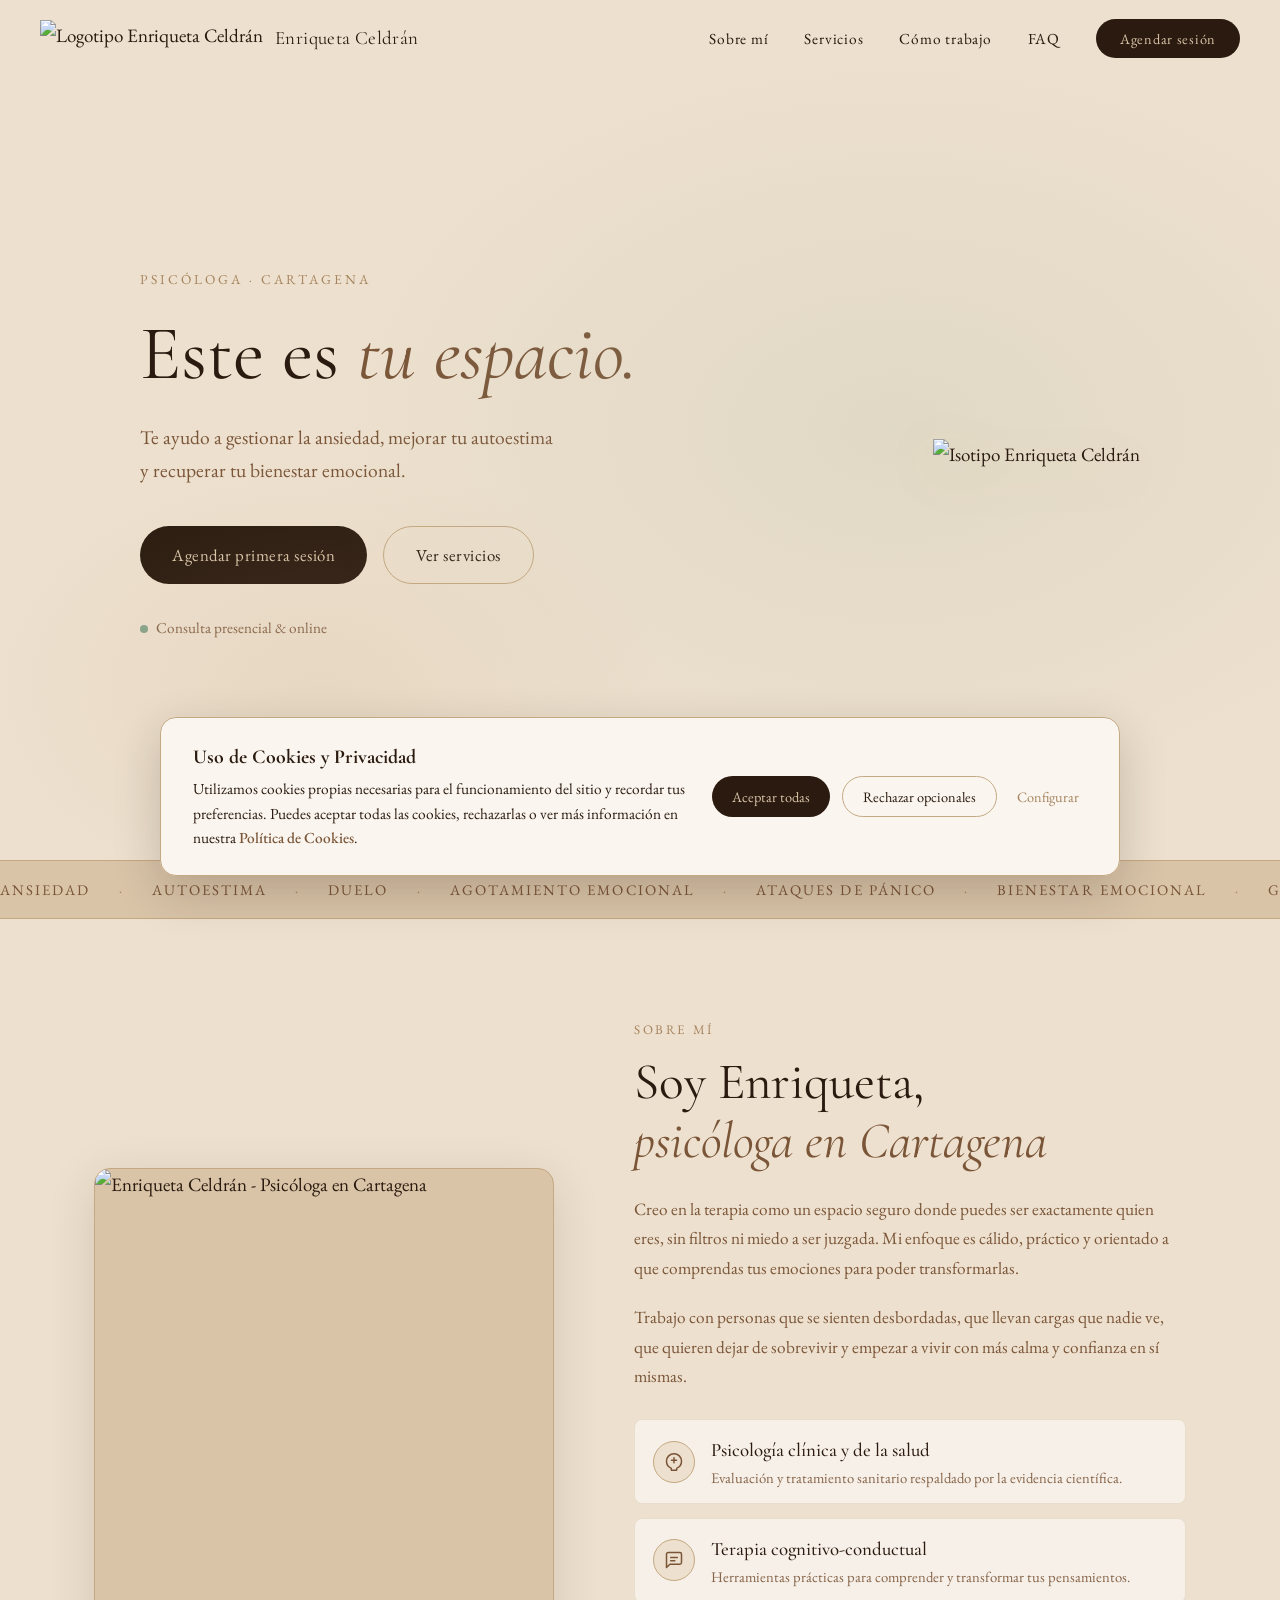
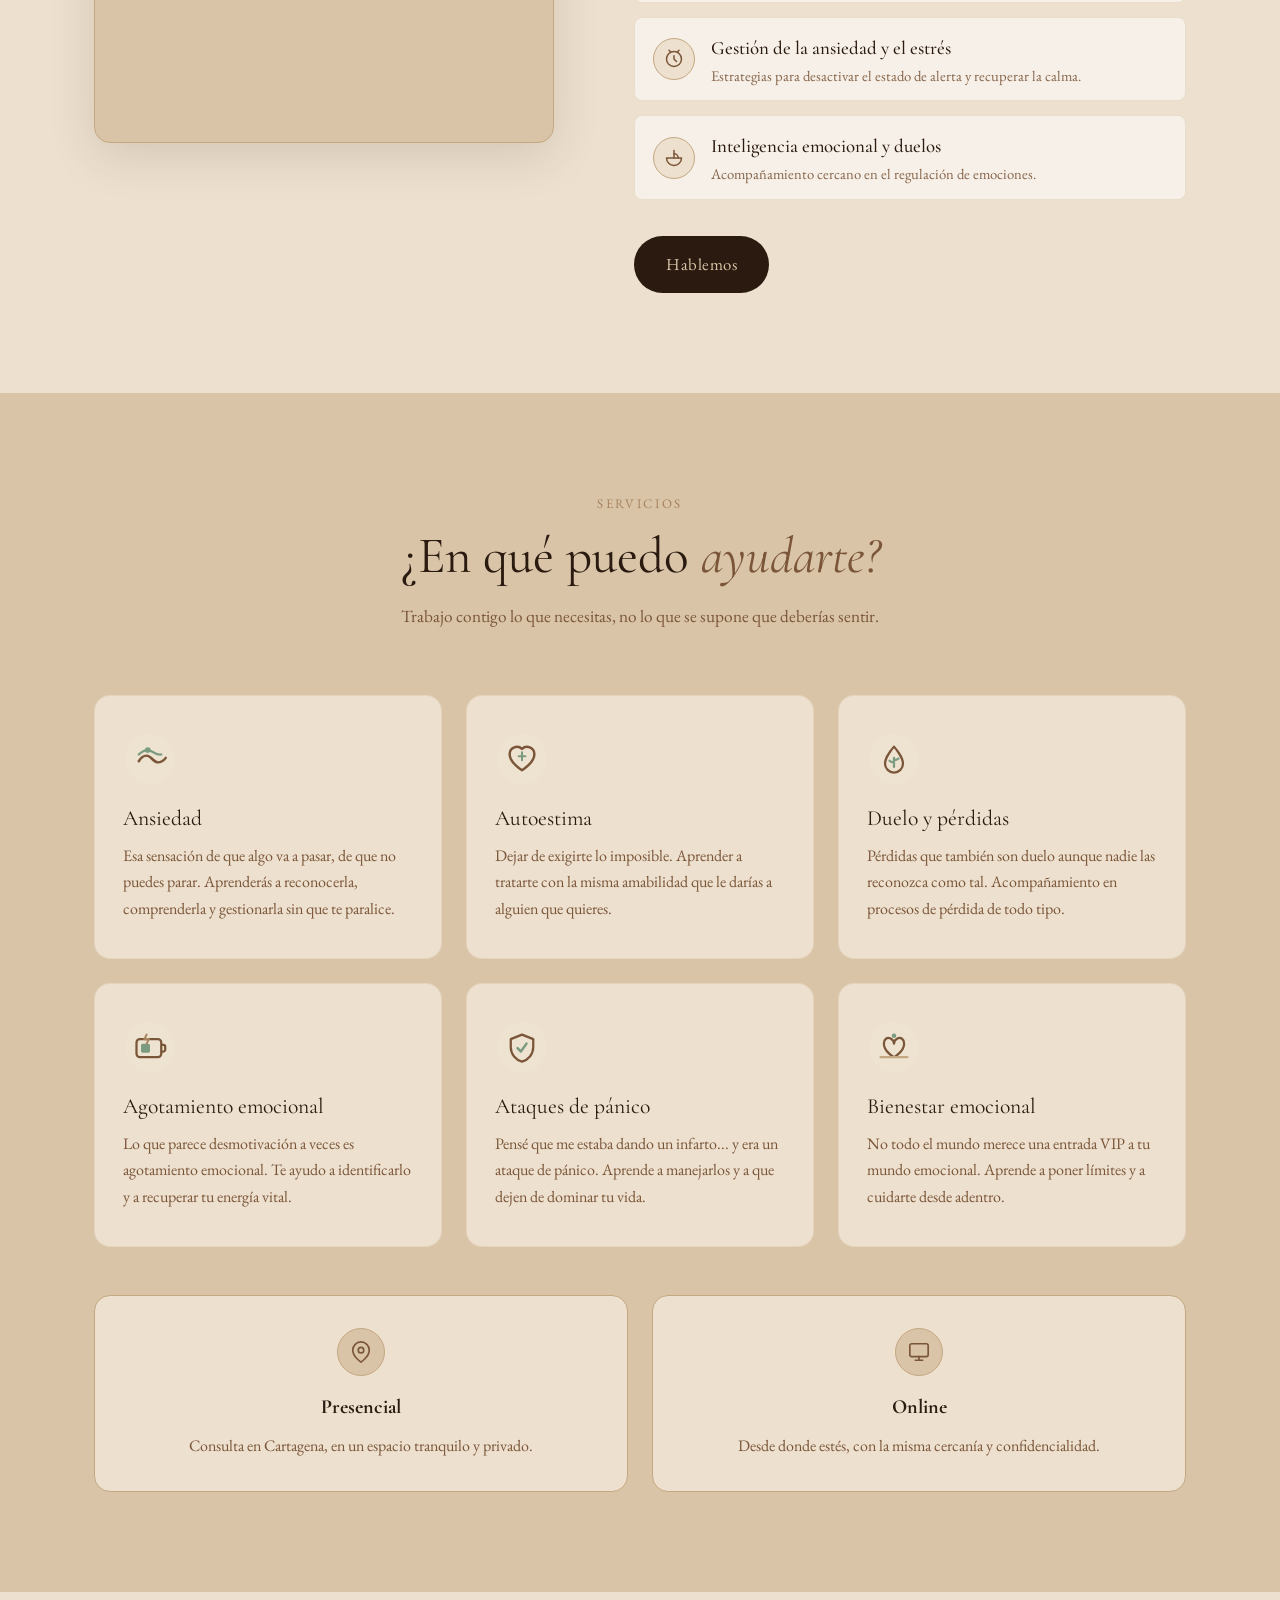
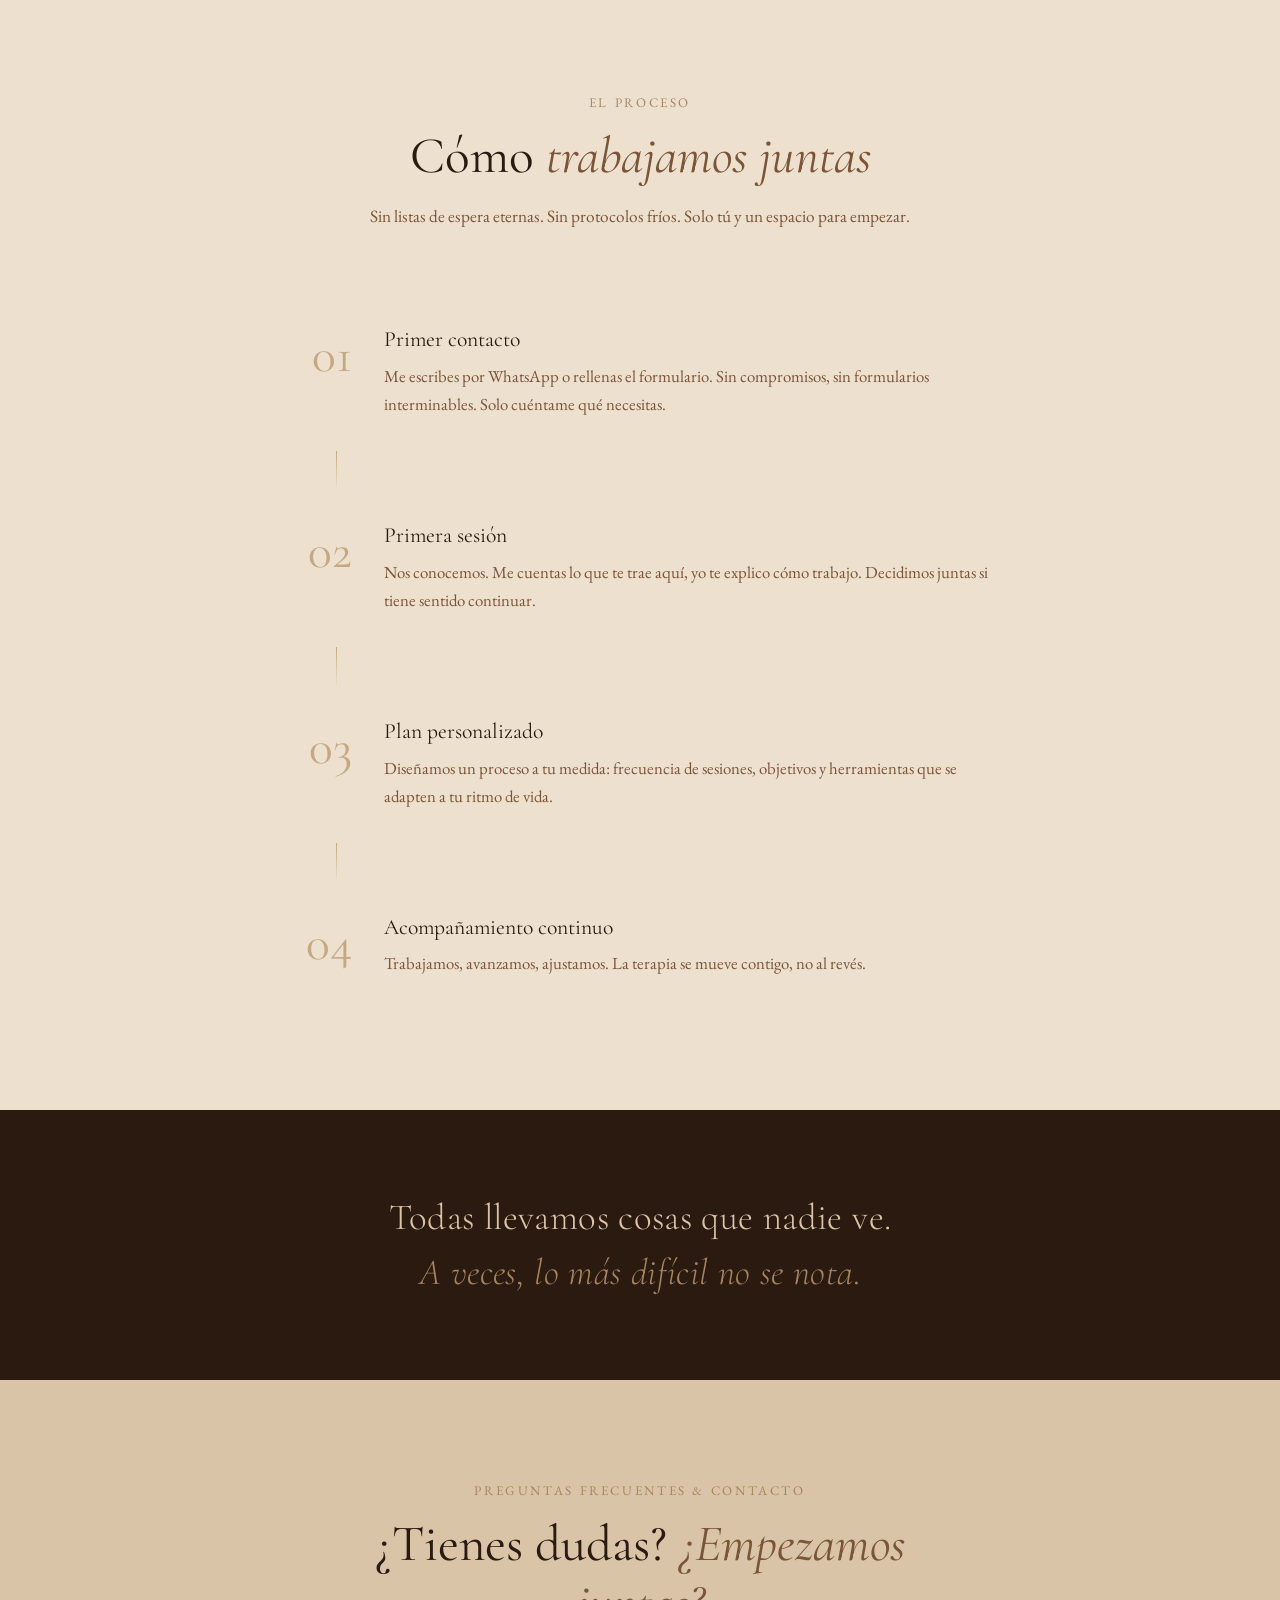
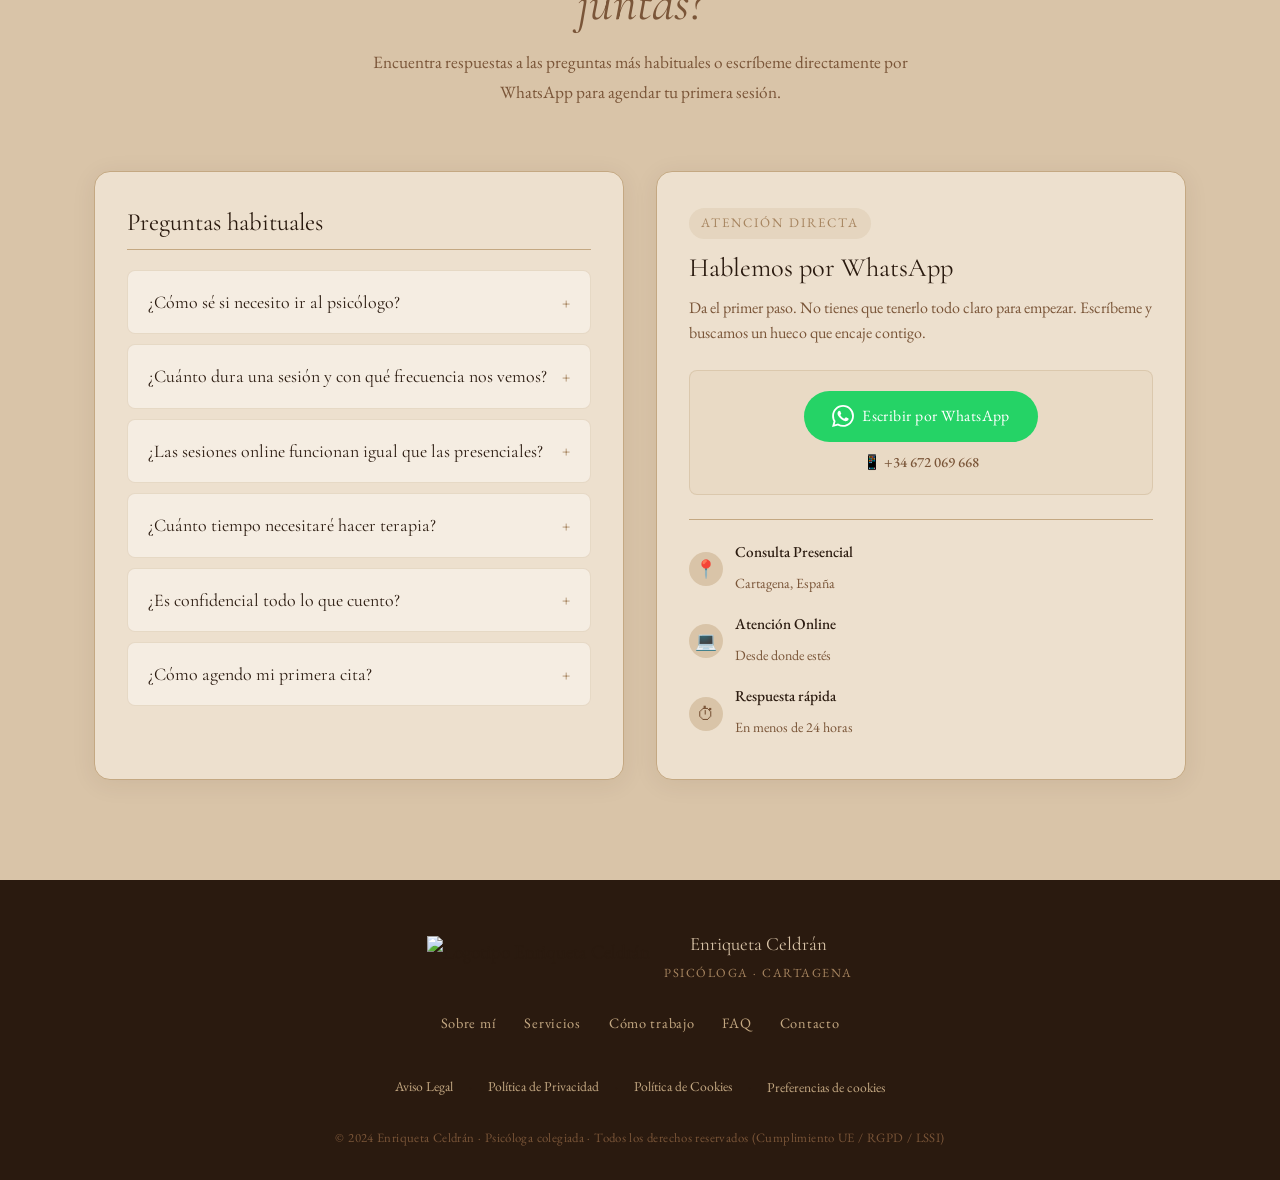
==== index.html @ 9f241894 "Subida" ====
<!DOCTYPE html>
<html lang="es">
<head>
  <meta charset="UTF-8" />
  <meta name="viewport" content="width=device-width, initial-scale=1.0" />
  <title>Enriqueta Celdrán · Psicóloga en Cartagena</title>
  <meta name="description" content="Te ayudo a gestionar la ansiedad, mejorar tu autoestima y recuperar tu bienestar emocional. Consulta presencial y online en Cartagena." />
  <link rel="icon" type="image/png" href="asset/css/imagenes/logoisotipo.png" />
  <link rel="icon" type="image/svg+xml" href="favicon.svg" />
  <link rel="apple-touch-icon" href="asset/css/imagenes/logoisotipo.png" />
  <link rel="stylesheet" href="styles.css" />
  <link href="https://fonts.googleapis.com/css2?family=EB+Garamond:ital,wght@0,400;0,500;0,600;1,400&family=Cormorant+Garamond:ital,wght@0,300;0,400;0,500;1,300;1,400&display=swap" rel="stylesheet" />
</head>
<body>

  <!-- NAVEGACIÓN -->
  <nav class="nav" id="nav">
    <div class="nav__logo">
      <img src="asset/css/imagenes/logoisotipo.png" alt="Logotipo Enriqueta Celdrán" class="nav__icon-img" />
      <span class="nav__name">Enriqueta Celdrán</span>
    </div>
    <button class="nav__toggle" id="navToggle" aria-label="Menú">
      <span></span><span></span><span></span>
    </button>
    <ul class="nav__links" id="navLinks">
      <li><a href="#sobre-mi">Sobre mí</a></li>
      <li><a href="#servicios">Servicios</a></li>
      <li><a href="#como-trabajo">Cómo trabajo</a></li>
      <li><a href="#faq">FAQ</a></li>
      <li><a href="#contacto" class="nav__cta">Agendar sesión</a></li>
    </ul>
  </nav>

  <!-- HERO -->
  <section class="hero" id="inicio">
    <div class="hero__bg"></div>
    <div class="hero__content">
      <p class="hero__tag">Psicóloga · Cartagena</p>
      <h1 class="hero__title">
        Este es 
        <em>tu espacio.</em>
      </h1>
      <p class="hero__subtitle">
        Te ayudo a gestionar la ansiedad, mejorar tu autoestima<br class="hide-mobile"/>
        y recuperar tu bienestar emocional.
      </p>
      <div class="hero__actions">
        <a href="#contacto" class="btn btn--primary">Agendar primera sesión</a>
        <a href="#servicios" class="btn btn--ghost">Ver servicios</a>
      </div>
      <p class="hero__modes">
        <span class="dot"></span> Consulta presencial &amp; online
      </p>
    </div>
    <div class="hero__image-wrap">
      <div class="hero__image-placeholder">
        <img src="asset/css/imagenes/logoisotipo.png" alt="Isotipo Enriqueta Celdrán" class="hero__symbol-img" />
      </div>
    </div>
  </section>

  <!-- FRANJA DESTACADA (MARQUEE INFINITO) -->
  <div class="banner">
    <div class="banner__track">
      <div class="banner__group">
        <span>Ansiedad</span><span class="sep">·</span>
        <span>Autoestima</span><span class="sep">·</span>
        <span>Duelo</span><span class="sep">·</span>
        <span>Agotamiento emocional</span><span class="sep">·</span>
        <span>Ataques de pánico</span><span class="sep">·</span>
        <span>Bienestar emocional</span><span class="sep">·</span>
        <span>Gestión del estrés</span><span class="sep">·</span>
        <span>Límites personales</span><span class="sep">·</span>
      </div>
      <div class="banner__group" aria-hidden="true">
        <span>Ansiedad</span><span class="sep">·</span>
        <span>Autoestima</span><span class="sep">·</span>
        <span>Duelo</span><span class="sep">·</span>
        <span>Agotamiento emocional</span><span class="sep">·</span>
        <span>Ataques de pánico</span><span class="sep">·</span>
        <span>Bienestar emocional</span><span class="sep">·</span>
        <span>Gestión del estrés</span><span class="sep">·</span>
        <span>Límites personales</span><span class="sep">·</span>
      </div>
    </div>
  </div>

  <!-- SOBRE MÍ -->
  <section class="section sobre" id="sobre-mi">
    <div class="container sobre__grid">
      <div class="sobre__image-wrap">
        <div class="sobre__image-container">
          <img src="asset/css/imagenes/enriquetaPerfil.jpeg" alt="Enriqueta Celdrán - Psicóloga en Cartagena" class="sobre__photo" />
        </div>
        <!-- <div class="sobre__badge">
          <span class="sobre__badge-num">+8</span>
          <span class="sobre__badge-text">años de experiencia</span>
        </div> -->
      </div>
      <div class="sobre__text">
        <p class="label">Sobre mí</p>
        <h2 class="sobre__heading">Soy Enriqueta,<br/> <em>psicóloga en Cartagena</em></h2>
        <p class="sobre__body">
          Creo en la terapia como un espacio seguro donde puedes ser exactamente quien eres,
          sin filtros ni miedo a ser juzgada. Mi enfoque es cálido, práctico y orientado a que
          comprendas tus emociones para poder transformarlas.
        </p>
        <p class="sobre__body">
          Trabajo con personas que se sienten desbordadas, que llevan cargas que nadie ve,
          que quieren dejar de sobrevivir y empezar a vivir con más calma y confianza en sí mismas.
        </p>
        <ul class="sobre__list">
          <li class="sobre__item">
            <div class="sobre__icon-box">
              <svg viewBox="0 0 24 24" fill="none" stroke="currentColor" stroke-width="1.8" stroke-linecap="round" stroke-linejoin="round">
                <path d="M12 2a9 9 0 0 1 9 9c0 3.8-2.3 7-5.5 8.3L15 22h-6l-.5-2.7C5.3 18 3 14.8 3 11a9 9 0 0 1 9-9z"/>
                <path d="M9 10h6"/>
                <path d="M12 7v6"/>
              </svg>
            </div>
            <div class="sobre__item-text">
              <strong>Psicología clínica y de la salud</strong>
              <span>Evaluación y tratamiento sanitario respaldado por la evidencia científica.</span>
            </div>
          </li>

          <li class="sobre__item">
            <div class="sobre__icon-box">
              <svg viewBox="0 0 24 24" fill="none" stroke="currentColor" stroke-width="1.8" stroke-linecap="round" stroke-linejoin="round">
                <path d="M21 15a2 2 0 0 1-2 2H7l-4 4V5a2 2 0 0 1 2-2h14a2 2 0 0 1 2 2z"/>
                <path d="M8 9h8"/>
                <path d="M8 13h5"/>
              </svg>
            </div>
            <div class="sobre__item-text">
              <strong>Terapia cognitivo-conductual</strong>
              <span>Herramientas prácticas para comprender y transformar tus pensamientos.</span>
            </div>
          </li>

          <li class="sobre__item">
            <div class="sobre__icon-box">
              <svg viewBox="0 0 24 24" fill="none" stroke="currentColor" stroke-width="1.8" stroke-linecap="round" stroke-linejoin="round">
                <circle cx="12" cy="12" r="9"/>
                <path d="M12 8v4l3 3"/>
                <path d="M8 3.5l-2-2"/>
                <path d="M16 3.5l2-2"/>
              </svg>
            </div>
            <div class="sobre__item-text">
              <strong>Gestión de la ansiedad y el estrés</strong>
              <span>Estrategias para desactivar el estado de alerta y recuperar la calma.</span>
            </div>
          </li>

          <li class="sobre__item">
            <div class="sobre__icon-box">
              <svg viewBox="0 0 24 24" fill="none" stroke="currentColor" stroke-width="1.8" stroke-linecap="round" stroke-linejoin="round">
                <path d="M12 21a9 9 0 0 0 9-9H3a9 9 0 0 0 9 9z"/>
                <path d="M12 3v9"/>
                <path d="M12 7a5 5 0 0 1 5 5"/>
              </svg>
            </div>
            <div class="sobre__item-text">
              <strong>Inteligencia emocional y duelos</strong>
              <span>Acompañamiento cercano en el regulación de emociones.</span>
            </div>
          </li>
        </ul>
        <a href="#contacto" class="btn btn--primary">Hablemos</a>
      </div>
    </div>
  </section>

  <!-- SERVICIOS -->
  <section class="section servicios" id="servicios">
    <div class="container">
      <div class="section__header">
        <p class="label">Servicios</p>
        <h2>¿En qué puedo <em>ayudarte?</em></h2>
        <p class="section__intro">Trabajo contigo lo que necesitas, no lo que se supone que deberías sentir.</p>
      </div>
      <div class="servicios__grid">

        <div class="card">
          <div class="card__icon">
            <svg viewBox="0 0 48 48" fill="none" xmlns="http://www.w3.org/2000/svg">
              <circle cx="24" cy="24" r="22" fill="#F0E4D3" opacity="0.7"/>
              <path d="M14 26C14 26 17 21 21 21C25 21 27 27 31 27C35 27 38 23 38 23" stroke="#7A5538" stroke-width="2.2" stroke-linecap="round" stroke-linejoin="round"/>
              <path d="M14 20C14 20 18 16 22 16C26 16 29 21 34 20" stroke="#7A9B80" stroke-width="2" stroke-linecap="round"/>
              <circle cx="22" cy="16" r="2.5" fill="#7A9B80"/>
            </svg>
          </div>
          <h3 class="card__title">Ansiedad</h3>
          <p class="card__text">Esa sensación de que algo va a pasar, de que no puedes parar. Aprenderás a reconocerla, comprenderla y gestionarla sin que te paralice.</p>
        </div>

        <div class="card">
          <div class="card__icon">
            <svg viewBox="0 0 48 48" fill="none" xmlns="http://www.w3.org/2000/svg">
              <circle cx="24" cy="24" r="22" fill="#F0E4D3" opacity="0.7"/>
              <path d="M24 34S13 27.5 13 19.5A6.5 6.5 0 0 1 24 15a6.5 6.5 0 0 1 11 4.5C35 27.5 24 34 24 34Z" stroke="#7A5538" stroke-width="2.2" stroke-linecap="round" stroke-linejoin="round" fill="none"/>
              <path d="M24 18V25M21 21.5H27" stroke="#7A9B80" stroke-width="1.8" stroke-linecap="round"/>
            </svg>
          </div>
          <h3 class="card__title">Autoestima</h3>
          <p class="card__text">Dejar de exigirte lo imposible. Aprender a tratarte con la misma amabilidad que le darías a alguien que quieres.</p>
        </div>

        <div class="card">
          <div class="card__icon">
            <svg viewBox="0 0 48 48" fill="none" xmlns="http://www.w3.org/2000/svg">
              <circle cx="24" cy="24" r="22" fill="#F0E4D3" opacity="0.7"/>
              <path d="M24 13C24 13 16 22 16 28A8 8 0 0 0 32 28C32 22 24 13 24 13Z" stroke="#7A5538" stroke-width="2" stroke-linecap="round" stroke-linejoin="round"/>
              <path d="M24 23V31M24 27C21.5 27 20 25.5 20 25.5M24 25C26.5 25 28 23.5 28 23.5" stroke="#7A9B80" stroke-width="2" stroke-linecap="round"/>
            </svg>
          </div>
          <h3 class="card__title">Duelo y pérdidas</h3>
          <p class="card__text">Pérdidas que también son duelo aunque nadie las reconozca como tal. Acompañamiento en procesos de pérdida de todo tipo.</p>
        </div>

        <div class="card">
          <div class="card__icon">
            <svg viewBox="0 0 48 48" fill="none" xmlns="http://www.w3.org/2000/svg">
              <circle cx="24" cy="24" r="22" fill="#F0E4D3" opacity="0.7"/>
              <path d="M15 17H31A3 3 0 0 1 34 20V30A3 3 0 0 1 31 33H15A3 3 0 0 1 12 30V20A3 3 0 0 1 15 17Z" stroke="#7A5538" stroke-width="2"/>
              <path d="M34 22H36A1.5 1.5 0 0 1 37.5 23.5V26.5A1.5 1.5 0 0 1 36 28H34" stroke="#7A5538" stroke-width="2"/>
              <rect x="16" y="21" width="8" height="8" rx="1.5" fill="#7A9B80"/>
              <path d="M21 13L19 17H23L21 21" stroke="#A6845F" stroke-width="1.8" stroke-linecap="round" stroke-linejoin="round"/>
            </svg>
          </div>
          <h3 class="card__title">Agotamiento emocional</h3>
          <p class="card__text">Lo que parece desmotivación a veces es agotamiento emocional. Te ayudo a identificarlo y a recuperar tu energía vital.</p>
        </div>

        <div class="card">
          <div class="card__icon">
            <svg viewBox="0 0 48 48" fill="none" xmlns="http://www.w3.org/2000/svg">
              <circle cx="24" cy="24" r="22" fill="#F0E4D3" opacity="0.7"/>
              <path d="M24 13L34 17V24C34 30.5 29.5 35.5 24 37C18.5 35.5 14 30.5 14 24V17L24 13Z" stroke="#7A5538" stroke-width="2" stroke-linecap="round" stroke-linejoin="round"/>
              <path d="M20 25L23 28L28 21" stroke="#7A9B80" stroke-width="2.2" stroke-linecap="round" stroke-linejoin="round"/>
            </svg>
          </div>
          <h3 class="card__title">Ataques de pánico</h3>
          <p class="card__text">Pensé que me estaba dando un infarto... y era un ataque de pánico. Aprende a manejarlos y a que dejen de dominar tu vida.</p>
        </div>

        <div class="card">
          <div class="card__icon">
            <svg viewBox="0 0 48 48" fill="none" xmlns="http://www.w3.org/2000/svg">
              <circle cx="24" cy="24" r="22" fill="#F0E4D3" opacity="0.7"/>
              <path d="M24 33C24 33 15 28 15 21C15 17 18 15 21 16.5C24 18 24 21 24 21C24 21 24 18 27 16.5C30 15 33 17 33 21C33 28 24 33 24 33Z" stroke="#7A5538" stroke-width="2" stroke-linecap="round" stroke-linejoin="round"/>
              <circle cx="24" cy="14" r="2" fill="#7A9B80"/>
              <path d="M12 33H36" stroke="#C4A882" stroke-width="1.8" stroke-linecap="round"/>
            </svg>
          </div>
          <h3 class="card__title">Bienestar emocional</h3>
          <p class="card__text">No todo el mundo merece una entrada VIP a tu mundo emocional. Aprende a poner límites y a cuidarte desde adentro.</p>
        </div>

      </div>
      <div class="servicios__modalidad">
        <div class="modalidad-card">
          <div class="modalidad-icon-wrap">
            <svg viewBox="0 0 24 24" fill="none" stroke="currentColor" stroke-width="1.8" stroke-linecap="round" stroke-linejoin="round">
              <path d="M21 10c0 7-9 13-9 13s-9-6-9-13a9 9 0 0 1 18 0z"/>
              <circle cx="12" cy="10" r="3"/>
            </svg>
          </div>
          <h4>Presencial</h4>
          <p>Consulta en Cartagena, en un espacio tranquilo y privado.</p>
        </div>
        <div class="modalidad-card">
          <div class="modalidad-icon-wrap">
            <svg viewBox="0 0 24 24" fill="none" stroke="currentColor" stroke-width="1.8" stroke-linecap="round" stroke-linejoin="round">
              <rect x="2" y="3" width="20" height="14" rx="2" ry="2"/>
              <line x1="8" y1="21" x2="16" y2="21"/>
              <line x1="12" y1="17" x2="12" y2="21"/>
            </svg>
          </div>
          <h4>Online</h4>
          <p>Desde donde estés, con la misma cercanía y confidencialidad.</p>
        </div>
      </div>
    </div>
  </section>

  <!-- CÓMO TRABAJO -->
  <section class="section proceso" id="como-trabajo">
    <div class="container">
      <div class="section__header">
        <p class="label">El proceso</p>
        <h2>Cómo <em>trabajamos juntas</em></h2>
        <p class="section__intro">Sin listas de espera eternas. Sin protocolos fríos. Solo tú y un espacio para empezar.</p>
      </div>
      <div class="proceso__steps">
        <div class="step">
          <div class="step__num">01</div>
          <div class="step__content">
            <h3>Primer contacto</h3>
            <p>Me escribes por WhatsApp o rellenas el formulario. Sin compromisos, sin formularios interminables. Solo cuéntame qué necesitas.</p>
          </div>
        </div>
        <div class="step__line"></div>
        <div class="step">
          <div class="step__num">02</div>
          <div class="step__content">
            <h3>Primera sesión</h3>
            <p>Nos conocemos. Me cuentas lo que te trae aquí, yo te explico cómo trabajo. Decidimos juntas si tiene sentido continuar.</p>
          </div>
        </div>
        <div class="step__line"></div>
        <div class="step">
          <div class="step__num">03</div>
          <div class="step__content">
            <h3>Plan personalizado</h3>
            <p>Diseñamos un proceso a tu medida: frecuencia de sesiones, objetivos y herramientas que se adapten a tu ritmo de vida.</p>
          </div>
        </div>
        <div class="step__line"></div>
        <div class="step">
          <div class="step__num">04</div>
          <div class="step__content">
            <h3>Acompañamiento continuo</h3>
            <p>Trabajamos, avanzamos, ajustamos. La terapia se mueve contigo, no al revés.</p>
          </div>
        </div>
      </div>
    </div>
  </section>

  <!-- CITA INSPIRACIONAL -->
  <section class="quote-section">
    <div class="container">
      <blockquote class="quote">
        <p>Todas llevamos cosas que nadie ve.<br/>
        <em>A veces, lo más difícil no se nota.</em></p>
      </blockquote>
    </div>
  </section>

  <!-- PREGUNTAS FRECUENTES Y CONTACTO COMBINADOS -->
  <section class="section faq-contacto" id="faq">
    <div id="contacto"></div>
    <div class="container">
      
      <!-- ENCABEZADO UNIFICADO DE LA SECCIÓN -->
      <div class="section__header">
        <p class="label">Preguntas frecuentes &amp; Contacto</p>
        <h2>¿Tienes dudas? <em>¿Empezamos juntas?</em></h2>
        <p class="section__intro">Encuentra respuestas a las preguntas más habituales o escríbeme directamente por WhatsApp para agendar tu primera sesión.</p>
      </div>

      <div class="faq-contacto__grid">
        
        <!-- CUADRO IZQUIERDO: PREGUNTAS FRECUENTES -->
        <div class="faq-contacto__box faq-box">
          <h3 class="faq-box__title">Preguntas habituales</h3>

          <div class="faq__list">
            <details class="faq__item">
              <summary class="faq__question">¿Cómo sé si necesito ir al psicólogo?</summary>
              <div class="faq__answer">
                <p>Si sientes que algo no va bien, que te cuesta más de lo normal afrontar el día a día, que tus emociones te desbordan o que llevas mucho tiempo sintiéndote mal, eso ya es motivo suficiente. Cuidar tu salud mental es tan válido como cuidar tu salud física.</p>
              </div>
            </details>

            <details class="faq__item">
              <summary class="faq__question">¿Cuánto dura una sesión y con qué frecuencia nos vemos?</summary>
              <div class="faq__answer">
                <p>Las sesiones duran aproximadamente 50 minutos. La frecuencia habitual es semanal al principio y se ajusta según tu evolución.</p>
              </div>
            </details>

            <details class="faq__item">
              <summary class="faq__question">¿Las sesiones online funcionan igual que las presenciales?</summary>
              <div class="faq__answer">
                <p>Sí. Las sesiones online son igual de efectivas, confidenciales y cercanas. Solo necesitas un espacio tranquilo y conexión a internet.</p>
              </div>
            </details>

            <details class="faq__item">
              <summary class="faq__question">¿Cuánto tiempo necesitaré hacer terapia?</summary>
              <div class="faq__answer">
                <p>Depende de cada persona. Trabajamos a tu ritmo y con objetivos claros para que en cada etapa sepas dónde estás y hacia dónde vamos.</p>
              </div>
            </details>

            <details class="faq__item">
              <summary class="faq__question">¿Es confidencial todo lo que cuento?</summary>
              <div class="faq__answer">
                <p>Absolutamente. La confidencialidad y el secreto profesional son la base fundamental de mi trabajo terapéutico.</p>
              </div>
            </details>

            <details class="faq__item">
              <summary class="faq__question">¿Cómo agendo mi primera cita?</summary>
              <div class="faq__answer">
                <p>Puedes escribirme directamente por WhatsApp. Te respondo en menos de 24 horas y buscamos el momento ideal para ti.</p>
              </div>
            </details>
          </div>
        </div>

        <!-- CUADRO DERECHO: CONTACTO DIRECTO WHATSAPP -->
        <div class="faq-contacto__box contacto-box">
          <span class="contacto-box__tag">Atención directa</span>
          <h3>Hablemos por WhatsApp</h3>
          <p class="contacto-box__intro">Da el primer paso. No tienes que tenerlo todo claro para empezar. Escríbeme y buscamos un hueco que encaje contigo.</p>

          <div class="contacto-box__wa">
            <a href="https://wa.me/34672069668" class="btn btn--whatsapp btn--wa-compact" target="_blank" rel="noopener">
              <svg viewBox="0 0 24 24" fill="currentColor" class="wa-icon"><path d="M17.472 14.382c-.297-.149-1.758-.867-2.03-.967-.273-.099-.471-.148-.67.15-.197.297-.767.966-.94 1.164-.173.199-.347.223-.644.075-.297-.15-1.255-.463-2.39-1.475-.883-.788-1.48-1.761-1.653-2.059-.173-.297-.018-.458.13-.606.134-.133.298-.347.446-.52.149-.174.198-.298.298-.497.099-.198.05-.371-.025-.52-.075-.149-.669-1.612-.916-2.207-.242-.579-.487-.5-.669-.51-.173-.008-.371-.01-.57-.01-.198 0-.52.074-.792.372-.272.297-1.04 1.016-1.04 2.479 0 1.462 1.065 2.875 1.213 3.074.149.198 2.096 3.2 5.077 4.487.709.306 1.262.489 1.694.625.712.227 1.36.195 1.871.118.571-.085 1.758-.719 2.006-1.413.248-.694.248-1.289.173-1.413-.074-.124-.272-.198-.57-.347m-5.421 7.403h-.004a9.87 9.87 0 01-5.031-1.378l-.361-.214-3.741.982.998-3.648-.235-.374a9.86 9.86 0 01-1.51-5.26c.001-5.45 4.436-9.884 9.888-9.884 2.64 0 5.122 1.03 6.988 2.898a9.825 9.825 0 012.893 6.994c-.003 5.45-4.437 9.884-9.885 9.884m8.413-18.297A11.815 11.815 0 0012.05 0C5.495 0 .16 5.335.157 11.892c0 2.096.547 4.142 1.588 5.945L.057 24l6.305-1.654a11.882 11.882 0 005.683 1.448h.005c6.554 0 11.89-5.335 11.893-11.893a11.821 11.821 0 00-3.48-8.413z"/></svg>
              Escribir por WhatsApp
            </a>
            <span class="contacto-box__phone">📱 +34 672 069 668</span>
          </div>

          <div class="contacto-box__details">
            <div class="contacto-box__detail-item">
              <span class="detail-icon">📍</span>
              <div>
                <strong>Consulta Presencial</strong>
                <span>Cartagena, España</span>
              </div>
            </div>
            <div class="contacto-box__detail-item">
              <span class="detail-icon">💻</span>
              <div>
                <strong>Atención Online</strong>
                <span>Desde donde estés</span>
              </div>
            </div>
            <div class="contacto-box__detail-item">
              <span class="detail-icon">⏱</span>
              <div>
                <strong>Respuesta rápida</strong>
                <span>En menos de 24 horas</span>
              </div>
            </div>
          </div>
        </div>

      </div>
    </div>
  </section>

  <!-- FOOTER -->
  <footer class="footer">
    <div class="container footer__inner">
      <div class="footer__brand">
        <img src="asset/css/imagenes/logoisotipo.png" alt="Logotipo Enriqueta Celdrán" class="footer__icon-img" />
        <div>
          <p class="footer__name">Enriqueta Celdrán</p>
          <p class="footer__subtitle">Psicóloga · Cartagena</p>
        </div>
      </div>
      <nav class="footer__links">
        <a href="#sobre-mi">Sobre mí</a>
        <a href="#servicios">Servicios</a>
        <a href="#como-trabajo">Cómo trabajo</a>
        <a href="#faq">FAQ</a>
        <a href="#contacto">Contacto</a>
      </nav>
      <div class="footer__legal-links">
        <a href="aviso-legal.html" data-modal="aviso-legal">Aviso Legal</a>
        <span>·</span>
        <a href="politica-privacidad.html" data-modal="politica-privacidad">Política de Privacidad</a>
        <span>·</span>
        <a href="politica-cookies.html" data-modal="politica-cookies">Política de Cookies</a>
        <span>·</span>
        <button id="openCookieSettings">Preferencias de cookies</button>
      </div>
      <p class="footer__legal">© 2024 Enriqueta Celdrán · Psicóloga colegiada · Todos los derechos reservados (Cumplimiento UE / RGPD / LSSI)</p>
    </div>
  </footer>

  <!-- BANNER DE COOKIES (RGPD / LSSI-CE UE) -->
  <div class="cookie-banner hidden" id="cookieBanner">
    <div class="cookie-banner__text">
      <h4>Uso de Cookies y Privacidad</h4>
      <p>Utilizamos cookies propias necesarias para el funcionamiento del sitio y recordar tus preferencias. Puedes aceptar todas las cookies, rechazarlas o ver más información en nuestra <a href="politica-cookies.html" data-modal="politica-cookies">Política de Cookies</a>.</p>
    </div>
    <div class="cookie-banner__actions">
      <button class="cookie-btn cookie-btn--accept" id="btnAcceptCookies">Aceptar todas</button>
      <button class="cookie-btn cookie-btn--reject" id="btnRejectCookies">Rechazar opcionales</button>
      <button class="cookie-btn cookie-btn--settings" data-modal="politica-cookies">Configurar</button>
    </div>
  </div>

  <!-- MODAL PARA DOCUMENTOS LEGALES EN SPA -->
  <div class="legal-modal" id="legalModal" aria-hidden="true" role="dialog">
    <div class="legal-modal__dialog">
      <div class="legal-modal__header">
        <h3 class="legal-modal__title" id="legalModalTitle">Documento Legal</h3>
        <button class="legal-modal__close" id="legalModalClose" aria-label="Cerrar">&times;</button>
      </div>
      <div class="legal-modal__body" id="legalModalBody">
        <!-- El contenido legal se cargará aquí dinámicamente -->
      </div>
    </div>
  </div>

  <script>
    // Smooth scroll for internal links
    document.querySelectorAll('a[href^="#"]').forEach(a => {
      a.addEventListener('click', e => {
        e.preventDefault();
        const target = document.querySelector(a.getAttribute('href'));
        if (target) target.scrollIntoView({ behavior: 'smooth' });
        // Close mobile menu
        document.getElementById('navLinks').classList.remove('open');
      });
    });

    // Nav scroll effect
    window.addEventListener('scroll', () => {
      document.getElementById('nav').classList.toggle('scrolled', window.scrollY > 50);
    });

    // Mobile menu toggle
    document.getElementById('navToggle').addEventListener('click', () => {
      document.getElementById('navLinks').classList.toggle('open');
    });

    // Fade in on scroll
    const observer = new IntersectionObserver((entries) => {
      entries.forEach(e => {
        if (e.isIntersecting) e.target.classList.add('visible');
      });
    }, { threshold: 0.1 });

    document.querySelectorAll('.card, .step, .faq__item, .modalidad-card').forEach(el => {
      el.classList.add('fade-in');
      observer.observe(el);
    });

    // ============================================
    // GESTIÓN DE COOKIES (RGPD / LSSI-CE UE)
    // ============================================
    const cookieBanner = document.getElementById('cookieBanner');
    const btnAcceptCookies = document.getElementById('btnAcceptCookies');
    const btnRejectCookies = document.getElementById('btnRejectCookies');
    const openCookieSettings = document.getElementById('openCookieSettings');

    function checkCookieConsent() {
      const urlParams = new URLSearchParams(window.location.search);
      if (urlParams.has('reset_cookies')) {
        localStorage.removeItem('cookies_consent');
        setTimeout(() => {
          if (cookieBanner) cookieBanner.classList.remove('hidden');
        }, 300);
        return;
      }

      const consent = localStorage.getItem('cookies_consent');
      if (!consent) {
        setTimeout(() => {
          if (cookieBanner) cookieBanner.classList.remove('hidden');
        }, 600);
      }
    }

    if (btnAcceptCookies) {
      btnAcceptCookies.addEventListener('click', () => {
        localStorage.setItem('cookies_consent', 'accepted');
        cookieBanner.classList.add('hidden');
      });
    }

    if (btnRejectCookies) {
      btnRejectCookies.addEventListener('click', () => {
        localStorage.setItem('cookies_consent', 'rejected');
        cookieBanner.classList.add('hidden');
      });
    }

    if (openCookieSettings) {
      openCookieSettings.addEventListener('click', () => {
        if (cookieBanner) cookieBanner.classList.remove('hidden');
      });
    }

    // Delegación de eventos global para el botón "Reconfigurar Preferencias de Cookies" (funciona tanto en página directa como en modal)
    document.addEventListener('click', (e) => {
      const resetBtn = e.target.closest('#resetCookiesBtn, [data-action="reset-cookies"]');
      if (resetBtn) {
        e.preventDefault();
        localStorage.removeItem('cookies_consent');
        if (typeof closeModal === 'function') closeModal();
        if (cookieBanner) {
          cookieBanner.classList.remove('hidden');
          cookieBanner.scrollIntoView({ behavior: 'smooth', block: 'nearest' });
        }
      }
    });

    checkCookieConsent();

    // ============================================
    // MODAL INTERACTIVO DE DOCUMENTOS LEGALES
    // ============================================
    const legalModal = document.getElementById('legalModal');
    const legalModalTitle = document.getElementById('legalModalTitle');
    const legalModalBody = document.getElementById('legalModalBody');
    const legalModalClose = document.getElementById('legalModalClose');

    function openModal(title, content) {
      legalModalTitle.textContent = title;
      legalModalBody.innerHTML = content;
      legalModal.classList.add('open');
      legalModal.setAttribute('aria-hidden', 'false');
      document.body.style.overflow = 'hidden';
    }

    function closeModal() {
      legalModal.classList.remove('open');
      legalModal.setAttribute('aria-hidden', 'true');
      document.body.style.overflow = '';
    }

    if (legalModalClose) {
      legalModalClose.addEventListener('click', closeModal);
    }

    if (legalModal) {
      legalModal.addEventListener('click', (e) => {
        if (e.target === legalModal) closeModal();
      });
      document.addEventListener('keydown', (e) => {
        if (e.key === 'Escape' && legalModal.classList.contains('open')) closeModal();
      });
    }

    // Modal triggers logic
    document.querySelectorAll('[data-modal]').forEach(trigger => {
      trigger.addEventListener('click', (e) => {
        e.preventDefault();
        const pageKey = trigger.getAttribute('data-modal');
        const href = trigger.getAttribute('href') || `${pageKey}.html`;
        
        fetch(href)
          .then(res => {
            if (!res.ok) throw new Error('Network error');
            return res.text();
          })
          .then(html => {
            const parser = new DOMParser();
            const doc = parser.parseFromString(html, 'text/html');
            const title = doc.querySelector('h1')?.textContent || 'Información Legal';
            const content = doc.querySelector('.legal-content')?.innerHTML || doc.body.innerHTML;
            openModal(title, content);
          })
          .catch(() => {
            window.location.href = href;
          });
      });
    });
  </script>

</body>
</html>
---- styles.css ----
/* ============================================
   ENRIQUETA CELDRÁN · PSICÓLOGA
   Paleta: tierra, crema, verde salvia
   Tipografía: EB Garamond / Cormorant Garamond
   ============================================ */

/* VARIABLES */
:root {
  --blanco-calido: #EDE0CE; 
  --crema: #D9C4A8;
  --beige-arena: #C4A882;
  --tostado-suave: #A6845F;
  --marron-tierra: #7A5538;
  --texto-oscuro: #2A1A0F;
  --verde-salvia: #7A9B80;
  --rosa-polvoso: #C4998F;
  --humo-claro: #D5CCC0;

  --font-serif: 'EB Garamond', 'Georgia', serif;
  --font-display: 'Cormorant Garamond', 'Georgia', serif;

  --radius: 16px;
  --radius-sm: 8px;
  --shadow: 0 4px 24px rgba(61, 43, 31, 0.08);
  --shadow-lg: 0 12px 48px rgba(61, 43, 31, 0.14);
  --transition: 0.3s ease;
}

/* RESET */
*, *::before, *::after { box-sizing: border-box; margin: 0; padding: 0; }

html { 
  scroll-behavior: smooth; 
}

body {
  font-family: var(--font-serif);
  background-color: var(--blanco-calido);
  color: var(--texto-oscuro);
  font-size: 19px;
  line-height: 1.7;
  -webkit-font-smoothing: antialiased;
}

img { max-width: 100%; display: block; }

a { color: inherit; text-decoration: none; }

/* UTILIDADES */
.container {
  max-width: 1140px;
  margin: 0 auto;
  padding: 0 24px;
}

.section {
  padding: 100px 0;
}

.label {
  font-family: var(--font-serif);
  font-size: 0.82rem;
  letter-spacing: 0.2em;
  text-transform: uppercase;
  color: var(--tostado-suave);
  margin-bottom: 12px;
  display: block;
}

.section__header {
  text-align: center;
  max-width: 600px;
  margin: 0 auto 64px;
}

.section__header h2 { margin-bottom: 16px; }

.section__intro {
  color: var(--marron-tierra);
  font-size: 1.08rem;
}

h1, h2, h3 {
  font-family: var(--font-display);
  font-weight: 400;
  line-height: 1.15;
}

h1 { font-size: clamp(2.9rem, 6vw, 5.2rem); }
h2 { font-size: clamp(2.1rem, 4vw, 3.3rem); }
h3 { font-size: 1.45rem; }

em {
  font-style: italic;
  color: var(--marron-tierra);
}

.hide-mobile { display: inline; }

/* FADE IN ANIMATION */
.fade-in {
  opacity: 0;
  transform: translateY(24px);
  transition: opacity 0.6s ease, transform 0.6s ease;
}
.fade-in.visible {
  opacity: 1;
  transform: translateY(0);
}

/* BUTTONS */
.btn {
  display: inline-flex;
  align-items: center;
  gap: 8px;
  padding: 14px 32px;
  border-radius: 50px;
  font-family: var(--font-serif);
  font-size: 1.05rem;
  letter-spacing: 0.03em;
  cursor: pointer;
  border: none;
  transition: var(--transition);
  text-decoration: none;
}

.btn--primary {
  background: var(--texto-oscuro);
  color: var(--crema);
}
.btn--primary:hover {
  background: var(--marron-tierra);
  transform: translateY(-2px);
  box-shadow: var(--shadow);
}

.btn--ghost {
  background: transparent;
  color: var(--texto-oscuro);
  border: 1.5px solid var(--beige-arena);
}
.btn--ghost:hover {
  border-color: var(--marron-tierra);
  color: var(--marron-tierra);
}

.btn--whatsapp {
  background: #25D366;
  color: white;
  font-size: 1.08rem;
  padding: 16px 36px;
  margin-bottom: 32px;
}
.btn--whatsapp:hover {
  background: #1ebe5b;
  transform: translateY(-2px);
  box-shadow: 0 8px 24px rgba(37, 211, 102, 0.3);
}

.btn--full { width: 100%; justify-content: center; }

.wa-icon { width: 22px; height: 22px; }

/* ============================================
   NAVEGACIÓN
   ============================================ */
.nav {
  position: fixed;
  top: 0; left: 0; right: 0;
  z-index: 1000;
  display: flex;
  align-items: center;
  justify-content: space-between;
  padding: 20px 40px;
  transition: background 0.3s ease, box-shadow 0.3s ease, padding 0.3s ease;
}

.nav.scrolled {
  background: rgba(250, 246, 240, 0.96);
  backdrop-filter: blur(12px);
  box-shadow: 0 2px 24px rgba(61, 43, 31, 0.07);
  padding: 12px 40px;
}

.nav__logo,
.nav__logo-link {
  display: flex;
  align-items: center;
  gap: 12px;
}

.nav__icon { width: 36px; height: 27px; }
.nav__icon-img { height: 36px; width: auto; object-fit: contain; }

.nav__name {
  font-family: var(--font-display);
  font-size: 1.18rem;
  font-weight: 400;
  color: var(--texto-oscuro);
  letter-spacing: 0.02em;
}

.nav__links {
  display: flex;
  align-items: center;
  gap: 36px;
  list-style: none;
}

.nav__links a {
  font-size: 0.96rem;
  letter-spacing: 0.05em;
  color: var(--texto-oscuro);
  transition: color var(--transition);
  position: relative;
}

.nav__links a::after {
  content: '';
  position: absolute;
  bottom: -3px; left: 0;
  width: 0; height: 1px;
  background: var(--marron-tierra);
  transition: width var(--transition);
}

.nav__links a:hover { color: var(--marron-tierra); }
.nav__links a:hover::after { width: 100%; }

.nav__cta {
  background: var(--texto-oscuro);
  color: var(--crema) !important;
  padding: 10px 24px;
  border-radius: 50px;
  font-size: 0.9rem !important;
  transition: background var(--transition), transform var(--transition) !important;
}
.nav__cta::after { display: none !important; }
.nav__cta:hover {
  background: var(--marron-tierra) !important;
  transform: translateY(-1px);
}

.nav__toggle {
  display: none;
  flex-direction: column;
  gap: 5px;
  background: none;
  border: none;
  cursor: pointer;
  padding: 4px;
}
.nav__toggle span {
  display: block;
  width: 24px;
  height: 2px;
  background: var(--texto-oscuro);
  border-radius: 2px;
  transition: var(--transition);
}

/* ============================================
   HERO
   ============================================ */
.hero {
  min-height: calc(100vh - 40px);
  display: flex;
  align-items: center;
  justify-content: space-around;
  position: relative;
  overflow: hidden;
  padding: 130px 14px 80px;
}

.hero__bg {
  position: absolute;
  inset: 0;
  background: radial-gradient(ellipse 65% 65% at 70% 50%, rgba(168, 185, 156, 0.18) 0%, transparent 70%),
              radial-gradient(ellipse 45% 45% at 25% 80%, rgba(196, 168, 130, 0.15) 0%, transparent 60%);
  pointer-events: none;
}

.hero__container {
  display: flex;
  align-items: center;
  justify-content: center;
  gap: 48px;
  max-width: 1040px;
  margin: 0 auto;
  position: relative;
  z-index: 1;
  width: 100%;
}

.hero__content {
  flex: 1.1;
  max-width: 540px;
}

.hero__tag {
  font-size: 0.85rem;
  letter-spacing: 0.22em;
  text-transform: uppercase;
  color: var(--tostado-suave);
  margin-bottom: 20px;
}

.hero__title {
  color: var(--texto-oscuro);
  margin-bottom: 24px;
  line-height: 1.12;
}

.hero__subtitle {
  font-size: 1.22rem;
  color: var(--marron-tierra);
  margin-bottom: 38px;
  max-width: 500px;
}

.hero__actions {
  display: flex;
  gap: 16px;
  flex-wrap: wrap;
  margin-bottom: 32px;
}

.hero__modes {
  display: flex;
  align-items: center;
  gap: 8px;
  font-size: 0.95rem;
  color: var(--marron-tierra);
  opacity: 0.85;
}

.dot {
  width: 8px; height: 8px;
  background: var(--verde-salvia);
  border-radius: 50%;
  display: inline-block;
  animation: pulse 2s infinite;
}

@keyframes pulse {
  0%, 100% { opacity: 1; }
  50% { opacity: 0.4; }
}

.hero__visual {
  flex: 0.9;
  display: flex;
  justify-content: center;
  align-items: center;
}

.hero__card {
  width: 100%;
  max-width: 360px;
  aspect-ratio: 1 / 1;
  background: radial-gradient(circle at center, rgba(250, 246, 240, 0.95) 0%, rgba(217, 196, 168, 0.35) 70%, transparent 100%);
  border-radius: 50%;
  display: flex;
  align-items: center;
  justify-content: center;
  padding: 36px;
  box-shadow: 0 20px 50px rgba(122, 85, 56, 0.08);
  border: 1.5px solid rgba(196, 168, 130, 0.35);
  position: relative;
  transition: transform 0.5s ease;
}

.hero__card:hover {
  transform: translateY(-4px);
}

.hero__symbol-img {
  max-width: 270px;
  width: 100%;
  height: auto;
  object-fit: contain;
  filter: drop-shadow(0 14px 28px rgba(122, 85, 56, 0.15));
  animation: float 6s ease-in-out infinite;
}

@keyframes float {
  0%, 100% { transform: translateY(0); }
  50% { transform: translateY(-14px); }
}

/* ============================================
   BANNER (MARQUEE INFINITO)
   ============================================ */
.banner {
  background: var(--crema);
  border-top: 1px solid var(--beige-arena);
  border-bottom: 1px solid var(--beige-arena);
  padding: 16px 0;
  overflow: hidden;
  position: relative;
  white-space: nowrap;
}

.banner__track {
  display: flex;
  width: max-content;
  animation: marquee 28s linear infinite;
}

.banner:hover .banner__track {
  animation-play-state: paused;
}

.banner__group {
  display: flex;
  align-items: center;
  gap: 28px;
  padding-right: 28px;
  font-size: 0.92rem;
  letter-spacing: 0.14em;
  text-transform: uppercase;
  color: var(--marron-tierra);
}

.banner__group span {
  white-space: nowrap;
}

.sep { color: var(--tostado-suave); }

@keyframes marquee {
  0% { transform: translateX(0); }
  100% { transform: translateX(-50%); }
}

/* ============================================
   SOBRE MÍ
   ============================================ */
.sobre {
  background: var(--blanco-calido);
}

.sobre__grid {
  display: grid;
  grid-template-columns: 1fr 1.2fr;
  gap: 80px;
  align-items: center;
}

.sobre__image-wrap {
  position: relative;
}

.sobre__image-container {
  border-radius: var(--radius);
  overflow: hidden;
  box-shadow: var(--shadow-lg);
  border: 1.5px solid var(--beige-arena);
  aspect-ratio: 4/5;
  background: var(--crema);
}

.sobre__photo {
  width: 100%;
  height: 100%;
  object-fit: cover;
  object-position: center top;
  display: block;
  transition: transform 0.5s ease;
}

.sobre__photo:hover {
  transform: scale(1.02);
}

.sobre__image-placeholder {
  border-radius: var(--radius);
  overflow: hidden;
  background: var(--crema);
  aspect-ratio: 3/4;
  display: flex;
  align-items: center;
  justify-content: center;
  position: relative;
}

.sobre__photo-frame {
  text-align: center;
  padding: 24px;
}

.sobre__photo-frame svg {
  width: 100%;
  max-width: 240px;
  margin: 0 auto 16px;
}

.sobre__photo-label {
  font-size: 0.84rem;
  color: var(--tostado-suave);
  letter-spacing: 0.1em;
  text-transform: uppercase;
}

.sobre__badge {
  position: absolute;
  bottom: -20px;
  right: -20px;
  background: var(--verde-salvia);
  color: white;
  border-radius: 50%;
  width: 100px;
  height: 100px;
  display: flex;
  flex-direction: column;
  align-items: center;
  justify-content: center;
  text-align: center;
  box-shadow: var(--shadow);
}

.sobre__badge-num {
  font-family: var(--font-display);
  font-size: 1.85rem;
  line-height: 1;
}

.sobre__badge-text {
  font-size: 0.65rem;
  letter-spacing: 0.05em;
  text-transform: uppercase;
  line-height: 1.3;
}

.sobre__heading {
  margin-bottom: 24px;
  color: var(--texto-oscuro);
}

.sobre__body {
  color: var(--marron-tierra);
  margin-bottom: 20px;
  font-size: 1.08rem;
}

.sobre__list {
  list-style: none;
  margin: 28px 0 36px;
  display: flex;
  flex-direction: column;
  gap: 14px;
}

.sobre__item {
  display: flex;
  align-items: center;
  gap: 16px;
  background: rgba(250, 246, 240, 0.75);
  border: 1px solid rgba(196, 168, 130, 0.28);
  border-radius: var(--radius-sm);
  padding: 14px 18px;
  transition: transform var(--transition), background var(--transition), box-shadow var(--transition), border-color var(--transition);
  cursor: default;
}

.sobre__item:hover {
  transform: translateX(6px);
  background: var(--crema);
  border-color: var(--beige-arena);
  box-shadow: 0 8px 24px rgba(122, 85, 56, 0.08);
}

.sobre__icon-box {
  width: 42px;
  height: 42px;
  border-radius: 50%;
  background: var(--blanco-calido);
  border: 1px solid var(--beige-arena);
  color: var(--marron-tierra);
  display: flex;
  align-items: center;
  justify-content: center;
  flex-shrink: 0;
  transition: background var(--transition), color var(--transition), transform var(--transition), border-color var(--transition);
}

.sobre__item:hover .sobre__icon-box {
  background: var(--verde-salvia);
  color: white;
  border-color: var(--verde-salvia);
  transform: scale(1.08);
}

.sobre__icon-box svg {
  width: 20px;
  height: 20px;
}

.sobre__item-text {
  display: flex;
  flex-direction: column;
  gap: 2px;
}

.sobre__item-text strong {
  font-family: var(--font-display);
  font-size: 1.18rem;
  color: var(--texto-oscuro);
  font-weight: 500;
}

.sobre__item-text span {
  font-size: 0.92rem;
  color: var(--marron-tierra);
  line-height: 1.4;
  opacity: 0.9;
}

/* ============================================
   SERVICIOS
   ============================================ */
.servicios {
  background: var(--crema);
}

.servicios__grid {
  display: grid;
  grid-template-columns: repeat(3, 1fr);
  gap: 24px;
  margin-bottom: 48px;
}

.card {
  background: var(--blanco-calido);
  border-radius: var(--radius);
  padding: 36px 28px;
  transition: transform var(--transition), box-shadow var(--transition);
  border: 1px solid rgba(196, 168, 130, 0.2);
}

.card:hover {
  transform: translateY(-6px);
  box-shadow: var(--shadow-lg);
}

.card__icon {
  width: 54px;
  height: 54px;
  margin-bottom: 20px;
  transition: transform 0.4s ease;
}

.card:hover .card__icon {
  transform: scale(1.08) translateY(-2px);
}

.card__icon svg {
  width: 100%;
  height: 100%;
}

.card__title {
  font-family: var(--font-display);
  font-size: 1.35rem;
  margin-bottom: 12px;
  color: var(--texto-oscuro);
}

.card__text {
  font-size: 1rem;
  color: var(--marron-tierra);
  line-height: 1.65;
}

.servicios__modalidad {
  display: grid;
  grid-template-columns: 1fr 1fr;
  gap: 24px;
}

.modalidad-card {
  background: var(--blanco-calido);
  border-radius: var(--radius);
  padding: 32px;
  text-align: center;
  border: 1.5px solid var(--beige-arena);
  transition: var(--transition);
}

.modalidad-card:hover {
  border-color: var(--marron-tierra);
}

.modalidad-icon-wrap {
  width: 48px;
  height: 48px;
  border-radius: 50%;
  background: var(--crema);
  border: 1px solid var(--beige-arena);
  color: var(--marron-tierra);
  display: flex;
  align-items: center;
  justify-content: center;
  margin: 0 auto 14px;
  transition: background var(--transition), color var(--transition), transform var(--transition);
}

.modalidad-card:hover .modalidad-icon-wrap {
  background: var(--verde-salvia);
  color: white;
  border-color: var(--verde-salvia);
  transform: scale(1.08);
}

.modalidad-icon-wrap svg {
  width: 22px;
  height: 22px;
}

.modalidad-card h4 {
  font-family: var(--font-display);
  font-size: 1.25rem;
  margin-bottom: 8px;
  color: var(--texto-oscuro);
}

.modalidad-card p {
  font-size: 1rem;
  color: var(--marron-tierra);
}

/* ============================================
   PROCESO
   ============================================ */
.proceso {
  background: var(--blanco-calido);
}

.proceso__steps {
  display: flex;
  flex-direction: column;
  gap: 0;
  max-width: 720px;
  margin: 0 auto;
}

.step {
  display: grid;
  grid-template-columns: 72px 1fr;
  gap: 32px;
  align-items: start;
  padding: 32px 0;
}

.step__num {
  font-family: var(--font-display);
  font-size: 3.1rem;
  color: var(--beige-arena);
  line-height: 1;
  text-align: right;
  padding-top: 4px;
}

.step__content h3 {
  font-size: 1.35rem;
  color: var(--texto-oscuro);
  margin-bottom: 10px;
}

.step__content p {
  color: var(--marron-tierra);
  font-size: 1.05rem;
}

.step__line {
  width: 1px;
  height: 40px;
  background: linear-gradient(to bottom, var(--beige-arena), transparent);
  margin-left: 56px;
}

/* ============================================
   CITA
   ============================================ */
.quote-section {
  background: var(--texto-oscuro);
  padding: 80px 0;
  text-align: center;
}

.quote {
  border: none;
  font-style: normal;
}

.quote p {
  font-family: var(--font-display);
  font-size: clamp(1.45rem, 3vw, 2.3rem);
  color: var(--crema);
  line-height: 1.5;
  font-weight: 300;
  letter-spacing: 0.01em;
}

.quote em {
  color: var(--tostado-suave);
}

/* ============================================
   FAQ & CONTACTO COMBINADOS (2 COLUMNAS)
   ============================================ */
.faq-contacto {
  background: var(--crema);
  position: relative;
}

.faq-contacto__grid {
  display: grid;
  grid-template-columns: 1fr 1fr;
  gap: 32px;
  align-items: stretch;
}

.faq-contacto__box {
  background: var(--blanco-calido);
  border-radius: var(--radius);
  padding: 36px 32px;
  border: 1.5px solid var(--beige-arena);
  box-shadow: var(--shadow);
  display: flex;
  flex-direction: column;
}

.faq-box__title {
  font-family: var(--font-display);
  font-size: 1.55rem;
  color: var(--texto-oscuro);
  margin-bottom: 20px;
  padding-bottom: 12px;
  border-bottom: 1px solid var(--beige-arena);
}

.faq__list {
  display: flex;
  flex-direction: column;
  gap: 10px;
}

.faq__item {
  background: rgba(250, 246, 240, 0.6);
  border-radius: var(--radius-sm);
  overflow: hidden;
  border: 1px solid rgba(196, 168, 130, 0.3);
  transition: var(--transition);
}

.faq__item:hover {
  border-color: var(--tostado-suave);
  background: var(--blanco-calido);
}

.faq__question {
  display: flex;
  align-items: center;
  justify-content: space-between;
  padding: 16px 20px;
  font-family: var(--font-display);
  font-size: 1.12rem;
  color: var(--texto-oscuro);
  cursor: pointer;
  list-style: none;
  transition: background var(--transition);
  gap: 12px;
}

.faq__question::-webkit-details-marker { display: none; }

.faq__question::after {
  content: '+';
  font-size: 1.3rem;
  color: var(--tostado-suave);
  flex-shrink: 0;
  transition: transform var(--transition);
  font-weight: 300;
  line-height: 1;
}

details[open] .faq__question::after {
  transform: rotate(45deg);
}

details[open] .faq__question {
  background: rgba(217, 196, 168, 0.35);
}

.faq__answer {
  padding: 0 20px 16px;
  background: var(--blanco-calido);
}

.faq__answer p {
  color: var(--marron-tierra);
  font-size: 0.98rem;
  line-height: 1.6;
}

/* CONTACTO BOX */
.contacto-box__tag {
  display: inline-block;
  font-family: var(--font-serif);
  font-size: 0.82rem;
  letter-spacing: 0.15em;
  text-transform: uppercase;
  color: var(--tostado-suave);
  background: rgba(196, 168, 130, 0.2);
  padding: 4px 12px;
  border-radius: 50px;
  align-self: flex-start;
  margin-bottom: 14px;
}

.contacto-box h3 {
  font-family: var(--font-display);
  font-size: 1.65rem;
  color: var(--texto-oscuro);
  margin-bottom: 12px;
}

.contacto-box__intro {
  font-size: 1rem;
  color: var(--marron-tierra);
  line-height: 1.6;
  margin-bottom: 24px;
}

.contacto-box__wa {
  display: flex;
  flex-direction: column;
  align-items: center;
  gap: 8px;
  margin-bottom: 24px;
  background: rgba(217, 196, 168, 0.22);
  padding: 20px 16px;
  border-radius: var(--radius-sm);
  border: 1px solid rgba(196, 168, 130, 0.35);
  text-align: center;
}

.btn--wa-compact {
  padding: 12px 28px !important;
  font-size: 0.98rem !important;
  margin-bottom: 0 !important;
  display: inline-flex !important;
  align-items: center !important;
  justify-content: center !important;
  max-width: 240px;
}

.contacto-box__phone {
  font-size: 0.9rem;
  color: var(--marron-tierra);
  font-weight: 500;
}

.contacto-box__details {
  display: flex;
  flex-direction: column;
  gap: 14px;
  margin-top: auto;
  padding-top: 20px;
  border-top: 1px solid var(--beige-arena);
}

.contacto-box__detail-item {
  display: flex;
  align-items: center;
  gap: 12px;
}

.contacto-box__detail-item .detail-icon {
  font-size: 1.1rem;
  width: 34px;
  height: 34px;
  border-radius: 50%;
  background: var(--crema);
  display: flex;
  align-items: center;
  justify-content: center;
  flex-shrink: 0;
}

.contacto-box__detail-item strong {
  display: block;
  font-size: 0.95rem;
  color: var(--texto-oscuro);
  font-weight: 500;
}

.contacto-box__detail-item span {
  font-size: 0.88rem;
  color: var(--marron-tierra);
}

/* ============================================
   FOOTER
   ============================================ */
.footer {
  background: var(--texto-oscuro);
  padding: 48px 0 32px;
}

.footer__inner {
  display: flex;
  flex-direction: column;
  align-items: center;
  gap: 28px;
  text-align: center;
}

.footer__brand {
  display: flex;
  align-items: center;
  gap: 14px;
}

.footer__icon { width: 40px; height: 30px; }
.footer__icon-img { height: 38px; width: auto; object-fit: contain; }

.footer__name {
  font-family: var(--font-display);
  font-size: 1.18rem;
  color: var(--crema);
}

.footer__subtitle {
  font-size: 0.78rem;
  letter-spacing: 0.12em;
  text-transform: uppercase;
  color: var(--tostado-suave);
  margin-top: 2px;
}

.footer__links {
  display: flex;
  gap: 28px;
  flex-wrap: wrap;
  justify-content: center;
}

.footer__links a {
  font-size: 0.9rem;
  letter-spacing: 0.05em;
  color: var(--beige-arena);
  transition: color var(--transition);
}
.footer__links a:hover { color: var(--crema); }

.footer__legal {
  font-size: 0.8rem;
  color: var(--marron-tierra);
  letter-spacing: 0.03em;
}

/* ============================================
   RESPONSIVE
   ============================================ */
@media (max-width: 900px) {
  .servicios__grid {
    grid-template-columns: repeat(2, 1fr);
  }

  .sobre__grid {
    grid-template-columns: 1fr;
    gap: 48px;
  }

  .faq-contacto__grid {
    grid-template-columns: 1fr;
    gap: 40px;
  }

  .sobre__badge { right: 16px; }

  .hero {
    padding: 130px 20px 60px;
    min-height: auto;
  }

  .hero__container {
    flex-direction: column;
    gap: 40px;
    text-align: center;
  }

  .hero__content {
    max-width: 100%;
    display: flex;
    flex-direction: column;
    align-items: center;
  }

  .hero__actions {
    justify-content: center;
  }

  .hero__card {
    max-width: 280px;
    padding: 24px;
  }

  .hero__symbol-img {
    max-width: 200px;
  }
}

@media (max-width: 640px) {
  .section { padding: 72px 0; }

  .nav { padding: 16px 20px; }
  .nav.scrolled { padding: 12px 20px; }

  .nav__links {
    display: none;
    position: fixed;
    inset: 0;
    background: rgba(250, 246, 240, 0.98);
    backdrop-filter: blur(16px);
    flex-direction: column;
    align-items: center;
    justify-content: center;
    gap: 32px;
    font-size: 1.3rem;
  }

  .nav__links.open { display: flex; }

  .nav__toggle { display: flex; z-index: 10; }

  .servicios__grid { grid-template-columns: 1fr; }
  .servicios__modalidad { grid-template-columns: 1fr; }

  .hero__actions { flex-direction: column; align-items: flex-start; }

  .form { padding: 28px 20px; }

  .sobre__badge { width: 80px; height: 80px; }
  .sobre__badge-num { font-size: 1.4rem; }

  .hide-mobile { display: none; }

  .footer__links { flex-direction: column; gap: 16px; }
}

/* ============================================
   PÁGINAS Y MODALES LEGALES (UE / RGPD / LSSI)
   ============================================ */
.legal-page {
  background-color: var(--blanco-calido);
  color: var(--texto-oscuro);
  min-height: 100vh;
}

.legal-container {
  max-width: 860px;
  margin: 0 auto;
  padding: 120px 24px 80px;
}

.legal-header {
  margin-bottom: 48px;
  text-align: left;
  border-bottom: 1px solid var(--beige-arena);
  padding-bottom: 24px;
}

.legal-header h1 {
  font-size: clamp(2.3rem, 4vw, 3.5rem);
  color: var(--texto-oscuro);
  margin: 8px 0 12px;
}

.legal-subtitle {
  color: var(--marron-tierra);
  font-size: 1.14rem;
}

.legal-content {
  display: flex;
  flex-direction: column;
  gap: 36px;
}

.legal-section h2 {
  font-size: 1.65rem;
  color: var(--texto-oscuro);
  margin-bottom: 14px;
}

.legal-section h3 {
  font-size: 1.3rem;
  color: var(--marron-tierra);
  margin: 20px 0 10px;
}

.legal-section p {
  color: var(--texto-oscuro);
  font-size: 1.05rem;
  line-height: 1.7;
  margin-bottom: 14px;
}

.legal-section ul {
  list-style: disc;
  padding-left: 24px;
  margin-bottom: 16px;
  display: flex;
  flex-direction: column;
  gap: 8px;
  color: var(--texto-oscuro);
}

.legal-box {
  background: var(--crema);
  border: 1px solid var(--beige-arena);
  border-radius: var(--radius-sm);
  padding: 24px;
  margin: 16px 0;
}

.legal-box p {
  margin-bottom: 8px;
}
.legal-box p:last-child {
  margin-bottom: 0;
}

.legal-alert {
  border-radius: var(--radius-sm);
  padding: 20px 24px;
  margin: 20px 0;
  font-size: 0.95rem;
  line-height: 1.6;
}

.legal-alert--warning {
  background: rgba(196, 153, 143, 0.2);
  border-left: 4px solid var(--rosa-polvoso);
  color: #5a2e26;
}

.legal-table {
  width: 100%;
  border-collapse: collapse;
  margin: 20px 0;
  font-size: 0.92rem;
  background: var(--blanco-calido);
  border: 1px solid var(--beige-arena);
  border-radius: var(--radius-sm);
  overflow: hidden;
}

.legal-table th,
.legal-table td {
  padding: 14px 18px;
  text-align: left;
  border-bottom: 1px solid var(--crema);
}

.legal-table th {
  background: var(--crema);
  font-family: var(--font-display);
  font-size: 1.05rem;
  color: var(--texto-oscuro);
}

.legal-table td code {
  background: rgba(122, 85, 56, 0.1);
  padding: 2px 6px;
  border-radius: 4px;
  font-size: 0.85em;
}

.legal-footer-nav {
  display: flex;
  gap: 16px;
  flex-wrap: wrap;
  align-items: center;
  margin-top: 56px;
  padding-top: 32px;
  border-top: 1px solid var(--beige-arena);
}

/* ============================================
   BANNER DE CONSENTIMIENTO DE COOKIES (UE)
   ============================================ */
.cookie-banner {
  position: fixed;
  bottom: 24px;
  left: 24px;
  right: 24px;
  max-width: 960px;
  margin: 0 auto;
  background: rgba(250, 246, 240, 0.98);
  backdrop-filter: blur(16px);
  border: 1.5px solid var(--beige-arena);
  border-radius: var(--radius);
  padding: 24px 32px;
  box-shadow: 0 16px 48px rgba(42, 26, 15, 0.2);
  z-index: 9999;
  display: flex;
  align-items: center;
  justify-content: space-between;
  gap: 24px;
  transition: transform 0.4s ease, opacity 0.4s ease;
}

.cookie-banner.hidden {
  transform: translateY(120%);
  opacity: 0;
  pointer-events: none;
}

.cookie-banner__text {
  font-size: 0.96rem;
  color: var(--texto-oscuro);
  line-height: 1.6;
  flex: 1;
}

.cookie-banner__text h4 {
  font-family: var(--font-display);
  font-size: 1.24rem;
  margin-bottom: 4px;
  color: var(--texto-oscuro);
}

.cookie-banner__text a {
  color: var(--marron-tierra);
  text-decoration: none;
  font-weight: 500;
}

.cookie-banner__actions {
  display: flex;
  gap: 12px;
  flex-shrink: 0;
  flex-wrap: wrap;
}

.cookie-btn {
  padding: 10px 20px;
  border-radius: 50px;
  font-family: var(--font-serif);
  font-size: 0.9rem;
  cursor: pointer;
  border: none;
  transition: var(--transition);
  white-space: nowrap;
}

.cookie-btn--accept {
  background: var(--texto-oscuro);
  color: var(--crema);
}

.cookie-btn--accept:hover {
  background: var(--marron-tierra);
}

.cookie-btn--reject {
  background: transparent;
  color: var(--texto-oscuro);
  border: 1px solid var(--beige-arena);
}

.cookie-btn--reject:hover {
  border-color: var(--marron-tierra);
  background: rgba(196, 168, 130, 0.15);
}

.cookie-btn--settings {
  background: transparent;
  color: var(--tostado-suave);
  text-decoration: none;
  padding: 10px 8px;
}

/* ============================================
   MODAL DE DOCUMENTOS LEGALES (SPA OVERLAY)
   ============================================ */
.legal-modal {
  position: fixed;
  inset: 0;
  z-index: 10000;
  background: rgba(42, 26, 15, 0.6);
  backdrop-filter: blur(8px);
  display: flex;
  align-items: center;
  justify-content: center;
  padding: 24px;
  opacity: 0;
  pointer-events: none;
  transition: opacity 0.3s ease;
}

.legal-modal.open {
  opacity: 1;
  pointer-events: auto;
}

.legal-modal__dialog {
  background: var(--blanco-calido);
  width: 100%;
  max-width: 840px;
  max-height: 85vh;
  border-radius: var(--radius);
  box-shadow: 0 24px 64px rgba(0, 0, 0, 0.3);
  display: flex;
  flex-direction: column;
  overflow: hidden;
  position: relative;
  transform: translateY(20px);
  transition: transform 0.3s ease;
}

.legal-modal.open .legal-modal__dialog {
  transform: translateY(0);
}

.legal-modal__header {
  padding: 24px 32px;
  background: var(--crema);
  border-bottom: 1px solid var(--beige-arena);
  display: flex;
  align-items: center;
  justify-content: space-between;
}

.legal-modal__title {
  font-family: var(--font-display);
  font-size: 1.65rem;
  color: var(--texto-oscuro);
}

.legal-modal__close {
  background: none;
  border: none;
  font-size: 2rem;
  line-height: 1;
  color: var(--texto-oscuro);
  cursor: pointer;
  padding: 4px 8px;
  transition: color 0.2s ease;
}

.legal-modal__close:hover {
  color: var(--marron-tierra);
}

.legal-modal__body {
  padding: 32px;
  overflow-y: auto;
  font-size: 1rem;
  line-height: 1.7;
}

.footer__legal-links {
  display: flex;
  gap: 16px;
  flex-wrap: wrap;
  justify-content: center;
  margin-top: 12px;
  font-size: 0.85rem;
}

.footer__legal-links a,
.footer__legal-links button {
  color: var(--beige-arena);
  background: none;
  border: none;
  font-family: var(--font-serif);
  font-size: 0.85rem;
  cursor: pointer;
  text-decoration: none;
  transition: color var(--transition);
}

.footer__legal-links a:hover,
.footer__legal-links button:hover {
  color: var(--crema);
  text-decoration: none;
}

@media (max-width: 768px) {
  .cookie-banner {
    flex-direction: column;
    align-items: stretch;
    bottom: 12px;
    left: 12px;
    right: 12px;
    padding: 20px;
  }
  .cookie-banner__actions {
    flex-direction: column;
  }
  .legal-modal__dialog {
    max-height: 92vh;
  }
  .legal-modal__body {
    padding: 20px;
  }
}
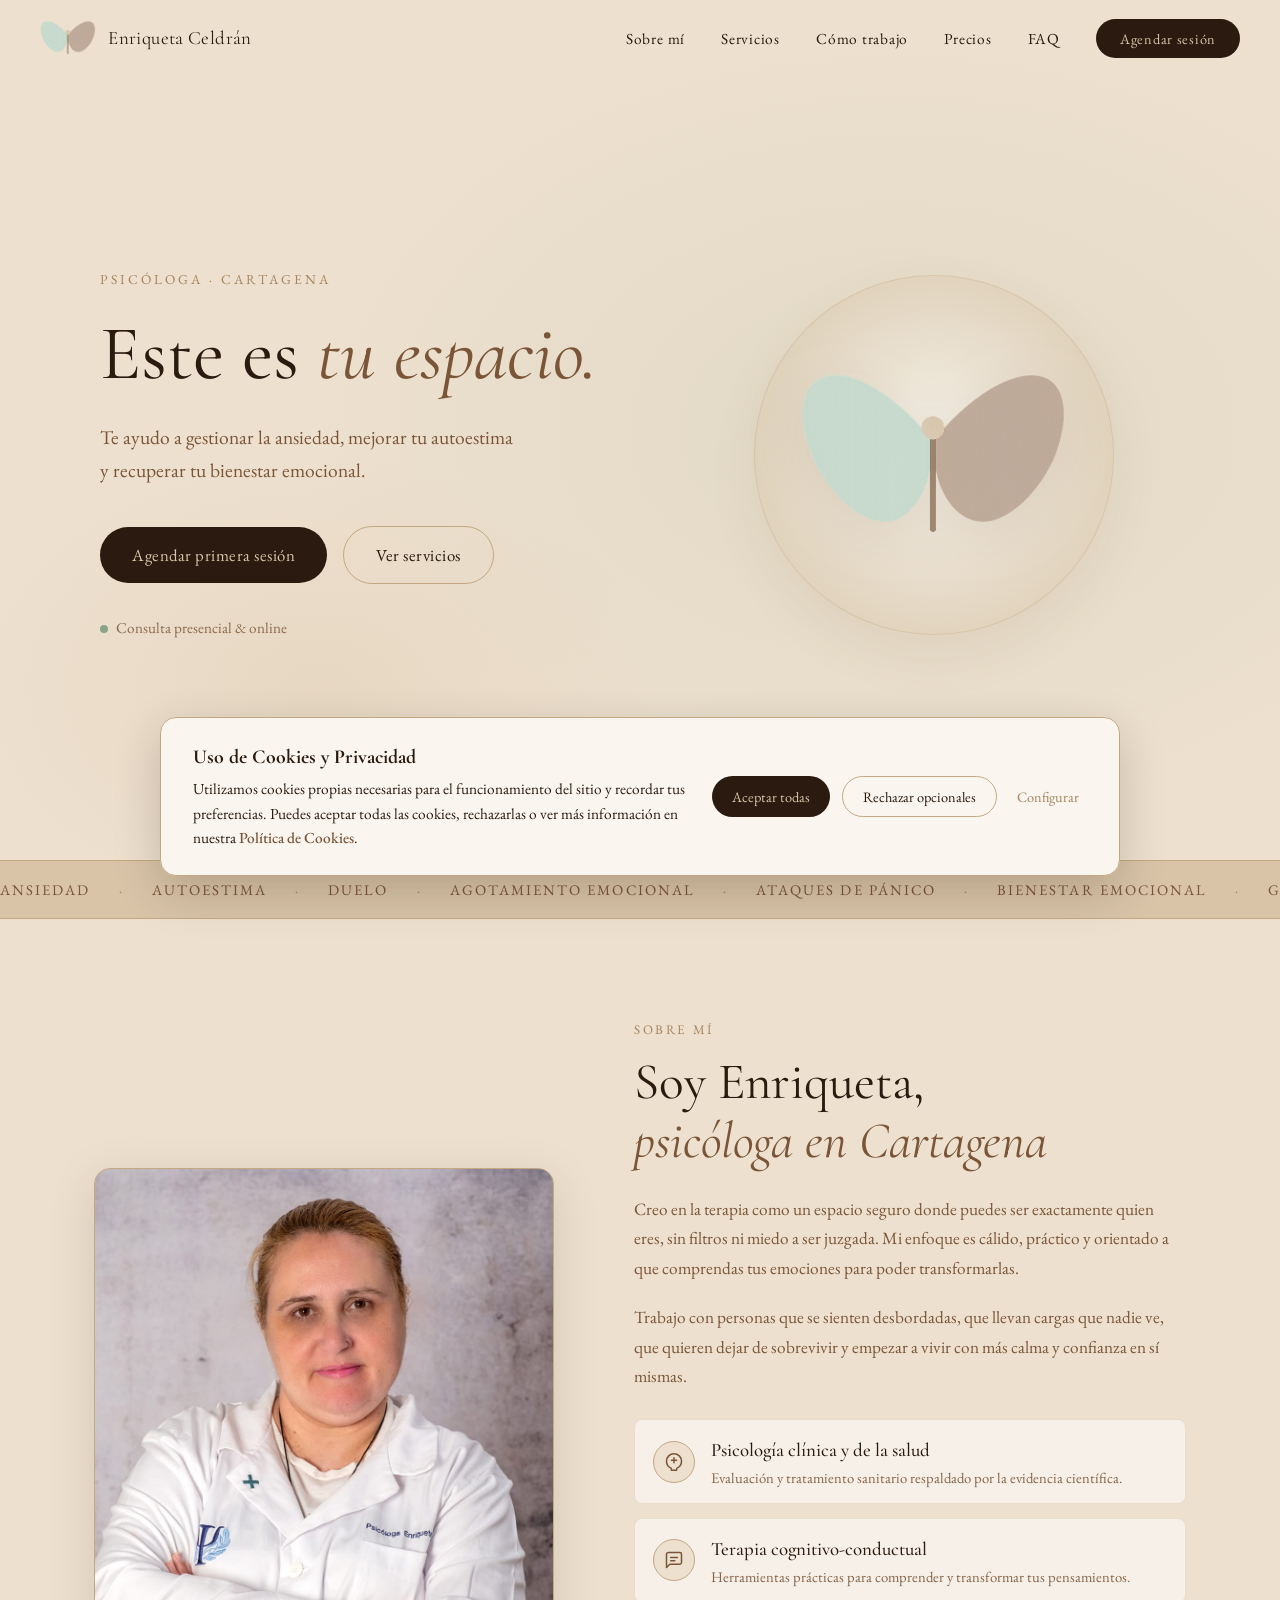
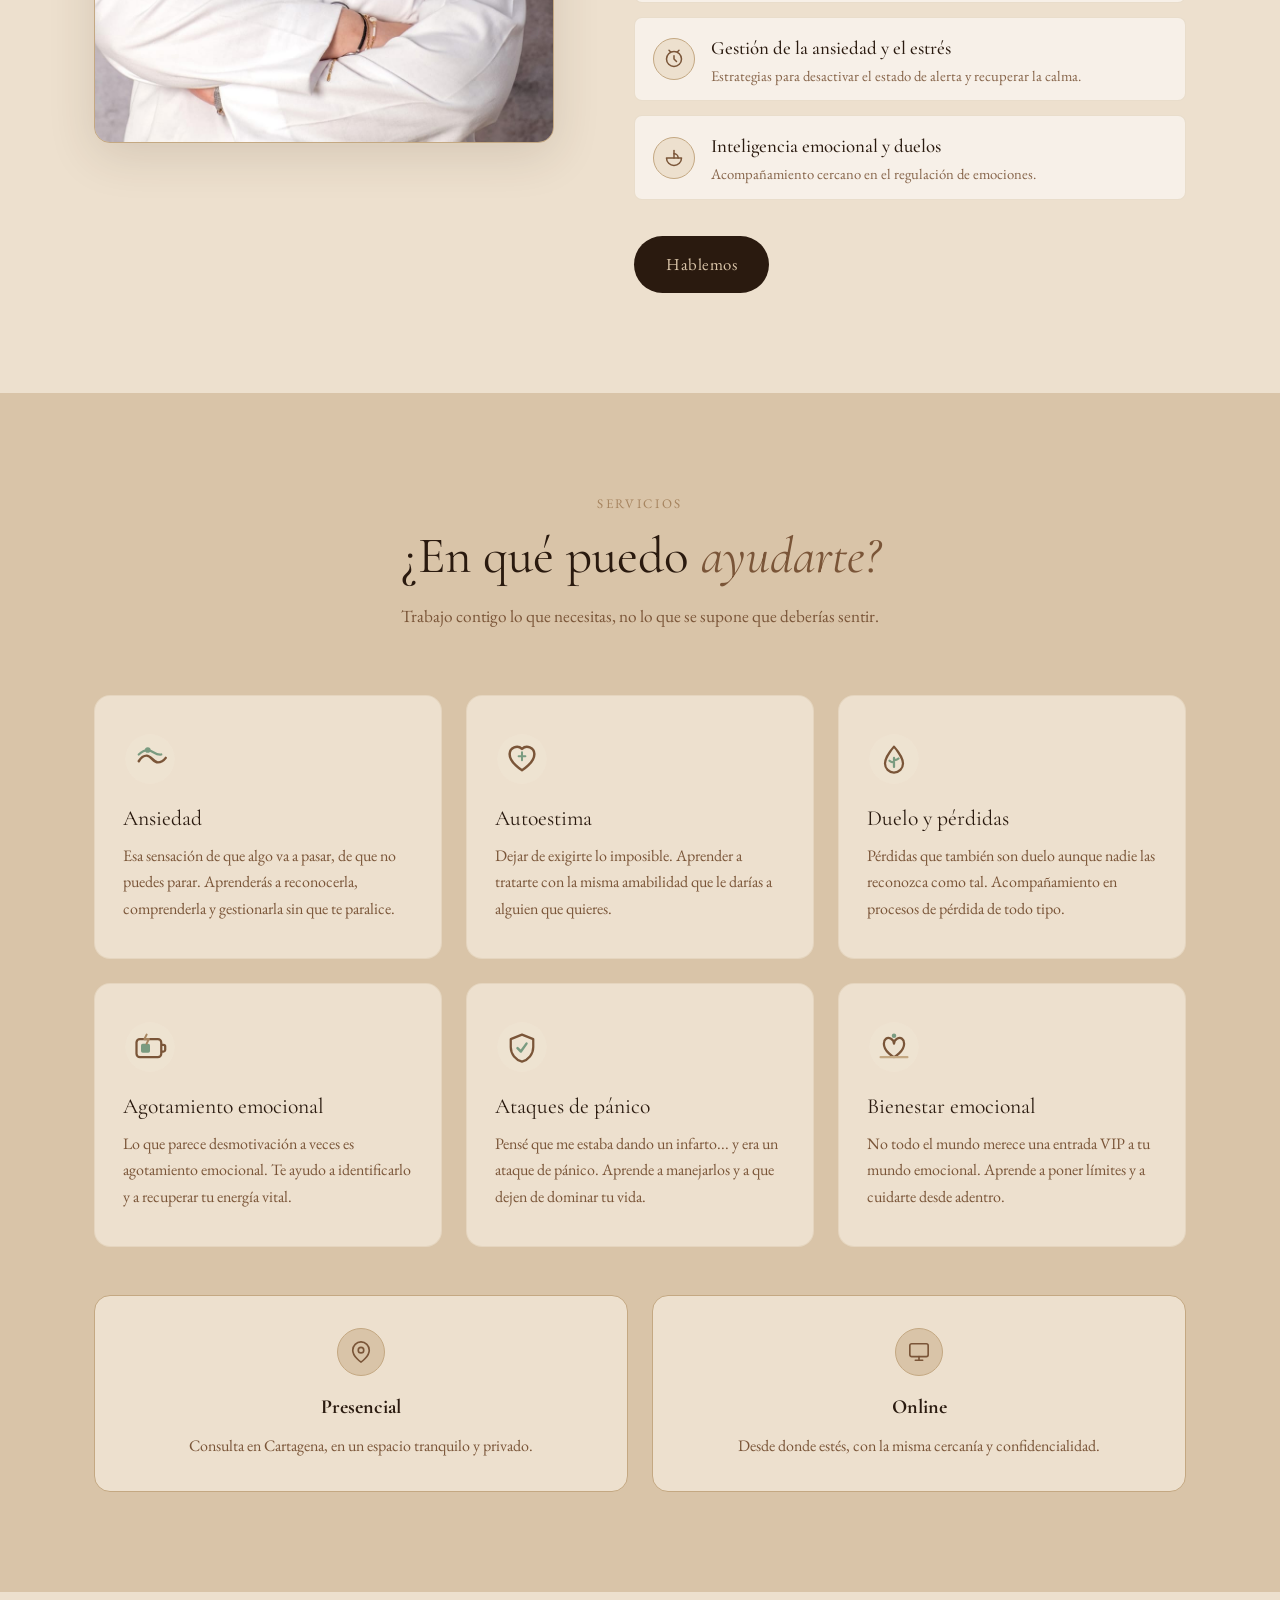
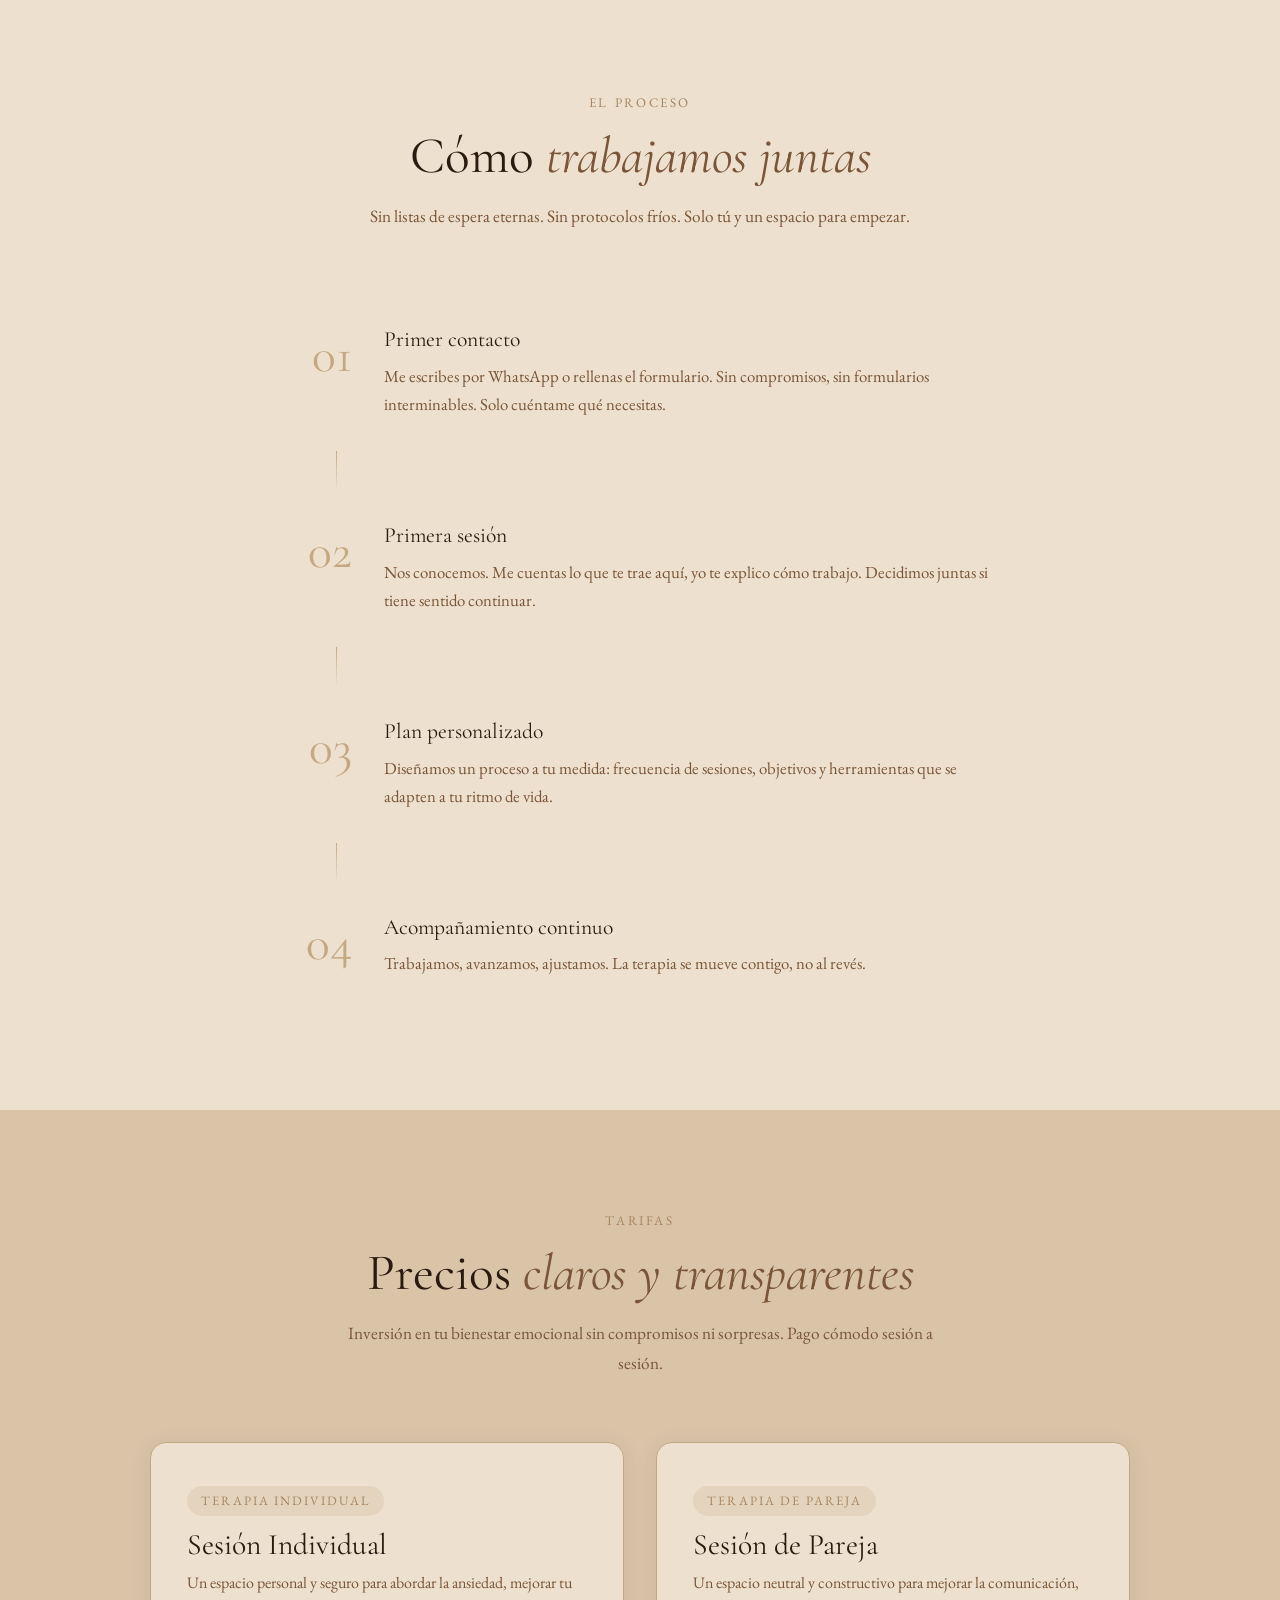
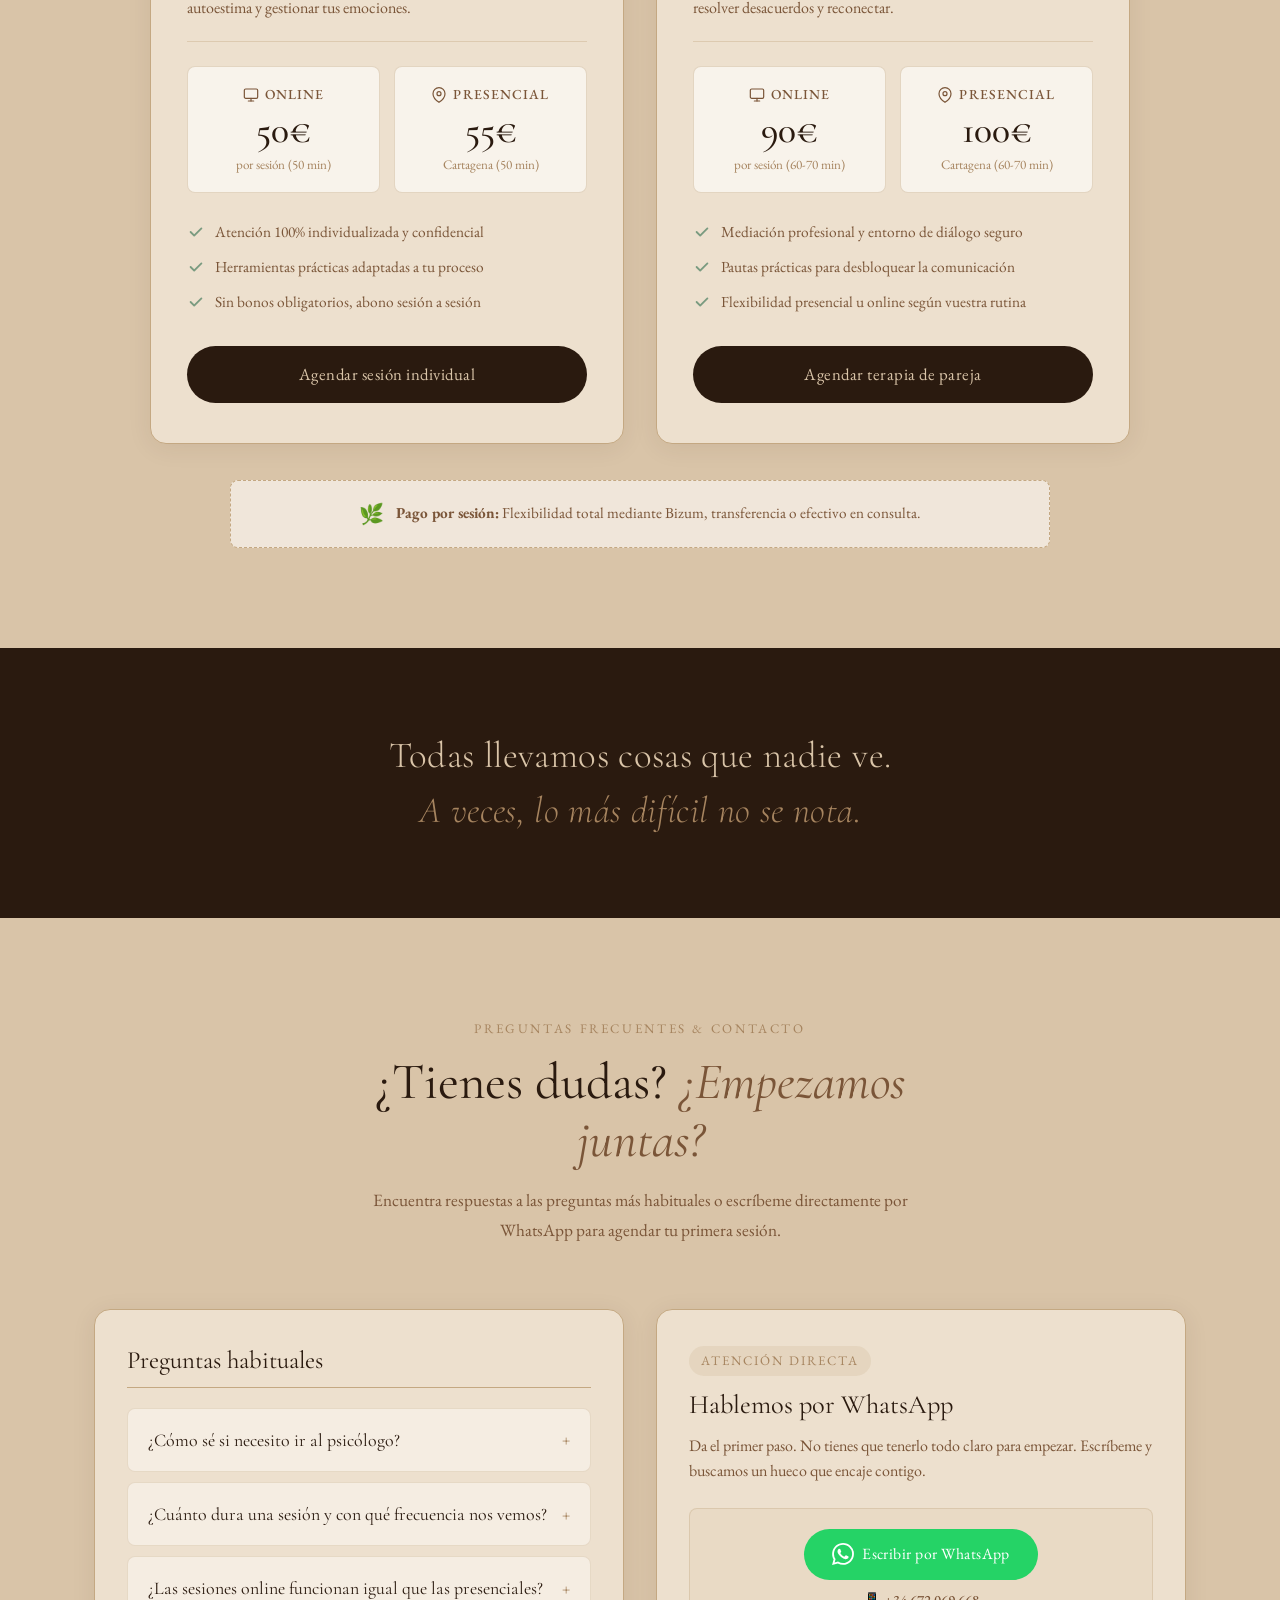
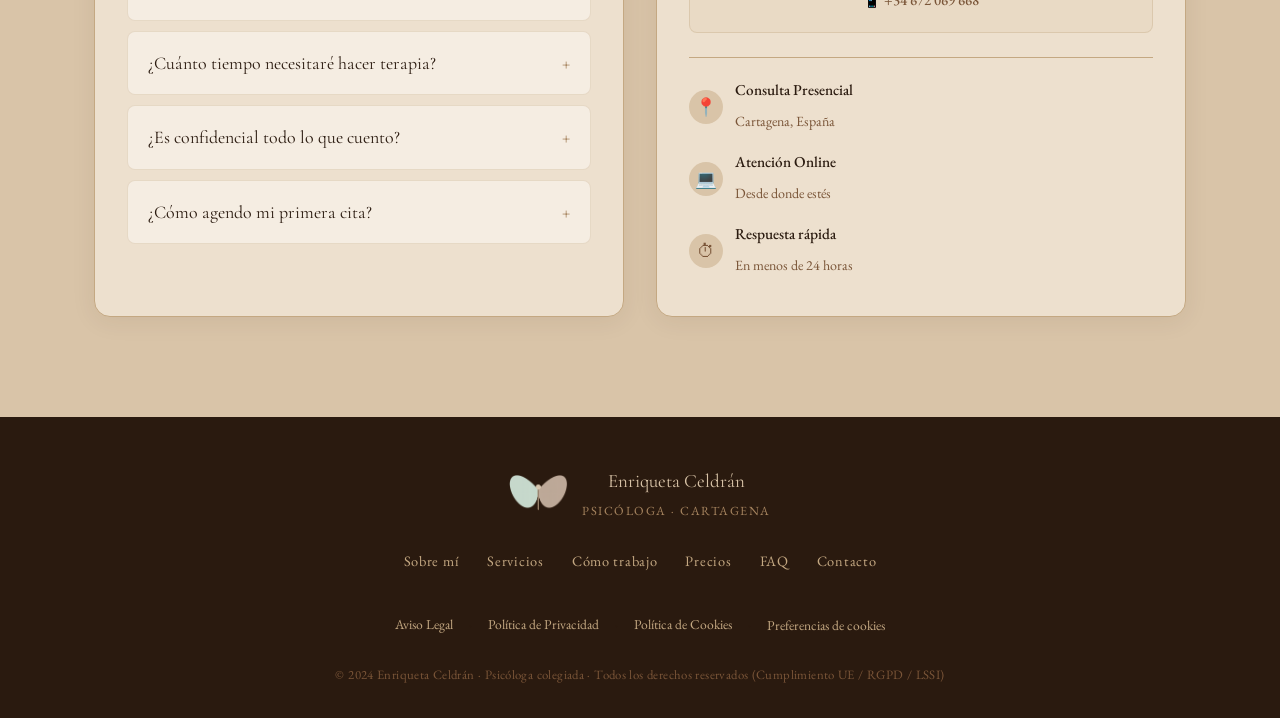
==== commit 91ca9ceb: "cambios agregamos precios" ====
--- a/index.html
+++ b/index.html
@@ -26,6 +26,7 @@
       <li><a href="#sobre-mi">Sobre mí</a></li>
       <li><a href="#servicios">Servicios</a></li>
       <li><a href="#como-trabajo">Cómo trabajo</a></li>
+      <li><a href="#precios">Precios</a></li>
       <li><a href="#faq">FAQ</a></li>
       <li><a href="#contacto" class="nav__cta">Agendar sesión</a></li>
     </ul>
@@ -34,27 +35,29 @@
   <!-- HERO -->
   <section class="hero" id="inicio">
     <div class="hero__bg"></div>
-    <div class="hero__content">
-      <p class="hero__tag">Psicóloga · Cartagena</p>
-      <h1 class="hero__title">
-        Este es 
-        <em>tu espacio.</em>
-      </h1>
-      <p class="hero__subtitle">
-        Te ayudo a gestionar la ansiedad, mejorar tu autoestima<br class="hide-mobile"/>
-        y recuperar tu bienestar emocional.
-      </p>
-      <div class="hero__actions">
-        <a href="#contacto" class="btn btn--primary">Agendar primera sesión</a>
-        <a href="#servicios" class="btn btn--ghost">Ver servicios</a>
-      </div>
-      <p class="hero__modes">
-        <span class="dot"></span> Consulta presencial &amp; online
-      </p>
-    </div>
-    <div class="hero__image-wrap">
-      <div class="hero__image-placeholder">
-        <img src="asset/css/imagenes/logoisotipo.png" alt="Isotipo Enriqueta Celdrán" class="hero__symbol-img" />
+    <div class="hero__container">
+      <div class="hero__content">
+        <p class="hero__tag">Psicóloga · Cartagena</p>
+        <h1 class="hero__title">
+          Este es 
+          <em>tu espacio.</em>
+        </h1>
+        <p class="hero__subtitle">
+          Te ayudo a gestionar la ansiedad, mejorar tu autoestima<br class="hide-mobile"/>
+          y recuperar tu bienestar emocional.
+        </p>
+        <div class="hero__actions">
+          <a href="#contacto" class="btn btn--primary hero__btn">Agendar primera sesión</a>
+          <a href="#servicios" class="btn btn--ghost hero__btn">Ver servicios</a>
+        </div>
+        <p class="hero__modes">
+          <span class="dot"></span> Consulta presencial &amp; online
+        </p>
+      </div>
+      <div class="hero__visual">
+        <div class="hero__card">
+          <img src="asset/css/imagenes/logoisotipo.png" alt="Isotipo Enriqueta Celdrán" class="hero__symbol-img" />
+        </div>
       </div>
     </div>
   </section>
@@ -329,6 +332,150 @@
     </div>
   </section>
 
+  <!-- PRECIOS Y TARIFAS -->
+  <section class="section precios" id="precios">
+    <div class="container">
+      <div class="section__header">
+        <p class="label">Tarifas</p>
+        <h2>Precios <em>claros y transparentes</em></h2>
+        <p class="section__intro">Inversión en tu bienestar emocional sin compromisos ni sorpresas. Pago cómodo sesión a sesión.</p>
+      </div>
+
+      <div class="precios__grid">
+        
+        <!-- TARJETA: TERAPIA INDIVIDUAL -->
+        <div class="precio-card">
+          <div class="precio-card__header">
+            <span class="precio-card__badge">Terapia Individual</span>
+            <h3 class="precio-card__title">Sesión Individual</h3>
+            <p class="precio-card__desc">Un espacio personal y seguro para abordar la ansiedad, mejorar tu autoestima y gestionar tus emociones.</p>
+          </div>
+
+          <div class="precio-card__options">
+            <div class="precio-option">
+              <span class="precio-option__type">
+                <svg viewBox="0 0 24 24" fill="none" stroke="currentColor" stroke-width="1.8" stroke-linecap="round" stroke-linejoin="round" width="16" height="16">
+                  <rect x="2" y="3" width="20" height="14" rx="2" ry="2"/>
+                  <line x1="8" y1="21" x2="16" y2="21"/>
+                  <line x1="12" y1="17" x2="12" y2="21"/>
+                </svg>
+                Online
+              </span>
+              <div class="precio-option__amount">50€</div>
+              <span class="precio-option__unit">por sesión (50 min)</span>
+            </div>
+
+            <div class="precio-option">
+              <span class="precio-option__type">
+                <svg viewBox="0 0 24 24" fill="none" stroke="currentColor" stroke-width="1.8" stroke-linecap="round" stroke-linejoin="round" width="16" height="16">
+                  <path d="M21 10c0 7-9 13-9 13s-9-6-9-13a9 9 0 0 1 18 0z"/>
+                  <circle cx="12" cy="10" r="3"/>
+                </svg>
+                Presencial
+              </span>
+              <div class="precio-option__amount">55€</div>
+              <span class="precio-option__unit">Cartagena (50 min)</span>
+            </div>
+          </div>
+
+          <ul class="precio-card__features">
+            <li>
+              <svg viewBox="0 0 20 20" fill="currentColor">
+                <path fill-rule="evenodd" d="M16.707 5.293a1 1 0 010 1.414l-8 8a1 1 0 01-1.414 0l-4-4a1 1 0 011.414-1.414L8 12.586l7.293-7.293a1 1 0 011.414 0z" clip-rule="evenodd"/>
+              </svg>
+              <span>Atención 100% individualizada y confidencial</span>
+            </li>
+            <li>
+              <svg viewBox="0 0 20 20" fill="currentColor">
+                <path fill-rule="evenodd" d="M16.707 5.293a1 1 0 010 1.414l-8 8a1 1 0 01-1.414 0l-4-4a1 1 0 011.414-1.414L8 12.586l7.293-7.293a1 1 0 011.414 0z" clip-rule="evenodd"/>
+              </svg>
+              <span>Herramientas prácticas adaptadas a tu proceso</span>
+            </li>
+            <li>
+              <svg viewBox="0 0 20 20" fill="currentColor">
+                <path fill-rule="evenodd" d="M16.707 5.293a1 1 0 010 1.414l-8 8a1 1 0 01-1.414 0l-4-4a1 1 0 011.414-1.414L8 12.586l7.293-7.293a1 1 0 011.414 0z" clip-rule="evenodd"/>
+              </svg>
+              <span>Sin bonos obligatorios, abono sesión a sesión</span>
+            </li>
+          </ul>
+
+          <div class="precio-card__action">
+            <a href="https://wa.me/34672069668?text=Hola%20Enriqueta,%20me%20gustar%C3%ADa%20agendar%20una%20sesi%C3%B3n%20de%20terapia%20individual." class="btn btn--primary" target="_blank" rel="noopener">Agendar sesión individual</a>
+          </div>
+        </div>
+
+        <!-- TARJETA: TERAPIA DE PAREJA -->
+        <div class="precio-card">
+          <div class="precio-card__header">
+            <span class="precio-card__badge">Terapia de Pareja</span>
+            <h3 class="precio-card__title">Sesión de Pareja</h3>
+            <p class="precio-card__desc">Un espacio neutral y constructivo para mejorar la comunicación, resolver desacuerdos y reconectar.</p>
+          </div>
+
+          <div class="precio-card__options">
+            <div class="precio-option">
+              <span class="precio-option__type">
+                <svg viewBox="0 0 24 24" fill="none" stroke="currentColor" stroke-width="1.8" stroke-linecap="round" stroke-linejoin="round" width="16" height="16">
+                  <rect x="2" y="3" width="20" height="14" rx="2" ry="2"/>
+                  <line x1="8" y1="21" x2="16" y2="21"/>
+                  <line x1="12" y1="17" x2="12" y2="21"/>
+                </svg>
+                Online
+              </span>
+              <div class="precio-option__amount">90€</div>
+              <span class="precio-option__unit">por sesión (60-70 min)</span>
+            </div>
+
+            <div class="precio-option">
+              <span class="precio-option__type">
+                <svg viewBox="0 0 24 24" fill="none" stroke="currentColor" stroke-width="1.8" stroke-linecap="round" stroke-linejoin="round" width="16" height="16">
+                  <path d="M21 10c0 7-9 13-9 13s-9-6-9-13a9 9 0 0 1 18 0z"/>
+                  <circle cx="12" cy="10" r="3"/>
+                </svg>
+                Presencial
+              </span>
+              <div class="precio-option__amount">100€</div>
+              <span class="precio-option__unit">Cartagena (60-70 min)</span>
+            </div>
+          </div>
+
+          <ul class="precio-card__features">
+            <li>
+              <svg viewBox="0 0 20 20" fill="currentColor">
+                <path fill-rule="evenodd" d="M16.707 5.293a1 1 0 010 1.414l-8 8a1 1 0 01-1.414 0l-4-4a1 1 0 011.414-1.414L8 12.586l7.293-7.293a1 1 0 011.414 0z" clip-rule="evenodd"/>
+              </svg>
+              <span>Mediación profesional y entorno de diálogo seguro</span>
+            </li>
+            <li>
+              <svg viewBox="0 0 20 20" fill="currentColor">
+                <path fill-rule="evenodd" d="M16.707 5.293a1 1 0 010 1.414l-8 8a1 1 0 01-1.414 0l-4-4a1 1 0 011.414-1.414L8 12.586l7.293-7.293a1 1 0 011.414 0z" clip-rule="evenodd"/>
+              </svg>
+              <span>Pautas prácticas para desbloquear la comunicación</span>
+            </li>
+            <li>
+              <svg viewBox="0 0 20 20" fill="currentColor">
+                <path fill-rule="evenodd" d="M16.707 5.293a1 1 0 010 1.414l-8 8a1 1 0 01-1.414 0l-4-4a1 1 0 011.414-1.414L8 12.586l7.293-7.293a1 1 0 011.414 0z" clip-rule="evenodd"/>
+              </svg>
+              <span>Flexibilidad presencial u online según vuestra rutina</span>
+            </li>
+          </ul>
+
+          <div class="precio-card__action">
+            <a href="https://wa.me/34672069668?text=Hola%20Enriqueta,%20me%20gustar%C3%ADa%20agendar%20una%20sesi%C3%B3n%20de%20terapia%20de%20pareja." class="btn btn--primary" target="_blank" rel="noopener">Agendar terapia de pareja</a>
+          </div>
+        </div>
+
+      </div>
+
+      <!-- NOTA DE TRANSPARENCIA -->
+      <div class="precios__note">
+        <span class="precios__note-icon">🌿</span>
+        <p><strong>Pago por sesión:</strong> Flexibilidad total mediante Bizum, transferencia o efectivo en consulta.</p>
+      </div>
+
+    </div>
+  </section>
+
   <!-- CITA INSPIRACIONAL -->
   <section class="quote-section">
     <div class="container">
@@ -459,6 +606,7 @@
         <a href="#sobre-mi">Sobre mí</a>
         <a href="#servicios">Servicios</a>
         <a href="#como-trabajo">Cómo trabajo</a>
+        <a href="#precios">Precios</a>
         <a href="#faq">FAQ</a>
         <a href="#contacto">Contacto</a>
       </nav>
@@ -530,7 +678,7 @@
       });
     }, { threshold: 0.1 });
 
-    document.querySelectorAll('.card, .step, .faq__item, .modalidad-card').forEach(el => {
+    document.querySelectorAll('.card, .step, .faq__item, .modalidad-card, .precio-card').forEach(el => {
       el.classList.add('fade-in');
       observer.observe(el);
     });
--- a/styles.css
+++ b/styles.css
@@ -266,10 +266,10 @@
   min-height: calc(100vh - 40px);
   display: flex;
   align-items: center;
-  justify-content: space-around;
+  justify-content: center;
   position: relative;
   overflow: hidden;
-  padding: 130px 14px 80px;
+  padding: 130px 24px 80px;
 }
 
 .hero__bg {
@@ -283,9 +283,9 @@
 .hero__container {
   display: flex;
   align-items: center;
-  justify-content: center;
+  justify-content: space-between;
   gap: 48px;
-  max-width: 1040px;
+  max-width: 1080px;
   margin: 0 auto;
   position: relative;
   z-index: 1;
@@ -320,9 +320,14 @@
 
 .hero__actions {
   display: flex;
+  align-items: center;
   gap: 16px;
   flex-wrap: wrap;
   margin-bottom: 32px;
+}
+
+.hero__btn {
+  white-space: nowrap;
 }
 
 .hero__modes {
@@ -777,6 +782,191 @@
   height: 40px;
   background: linear-gradient(to bottom, var(--beige-arena), transparent);
   margin-left: 56px;
+}
+
+/* ============================================
+   PRECIOS Y TARIFAS
+   ============================================ */
+.precios {
+  background: var(--crema);
+}
+
+.precios__grid {
+  display: grid;
+  grid-template-columns: repeat(2, 1fr);
+  gap: 32px;
+  max-width: 980px;
+  margin: 0 auto 36px;
+}
+
+.precio-card {
+  background: var(--blanco-calido);
+  border-radius: var(--radius);
+  padding: 40px 36px;
+  border: 1.5px solid var(--beige-arena);
+  box-shadow: var(--shadow);
+  display: flex;
+  flex-direction: column;
+  transition: transform var(--transition), box-shadow var(--transition), border-color var(--transition);
+}
+
+.precio-card:hover {
+  transform: translateY(-6px);
+  box-shadow: var(--shadow-lg);
+  border-color: var(--marron-tierra);
+}
+
+.precio-card__header {
+  margin-bottom: 24px;
+  padding-bottom: 20px;
+  border-bottom: 1px solid rgba(196, 168, 130, 0.4);
+}
+
+.precio-card__badge {
+  display: inline-block;
+  font-family: var(--font-serif);
+  font-size: 0.8rem;
+  letter-spacing: 0.15em;
+  text-transform: uppercase;
+  color: var(--tostado-suave);
+  background: rgba(196, 168, 130, 0.22);
+  padding: 4px 14px;
+  border-radius: 50px;
+  margin-bottom: 12px;
+}
+
+.precio-card__title {
+  font-family: var(--font-display);
+  font-size: 1.85rem;
+  color: var(--texto-oscuro);
+  margin-bottom: 8px;
+}
+
+.precio-card__desc {
+  font-size: 1rem;
+  color: var(--marron-tierra);
+  line-height: 1.6;
+}
+
+.precio-card__options {
+  display: grid;
+  grid-template-columns: 1fr 1fr;
+  gap: 14px;
+  margin-bottom: 28px;
+}
+
+.precio-option {
+  background: rgba(250, 246, 240, 0.85);
+  border: 1.5px solid rgba(196, 168, 130, 0.4);
+  border-radius: var(--radius-sm);
+  padding: 16px 12px;
+  text-align: center;
+  transition: background var(--transition), border-color var(--transition), transform var(--transition);
+}
+
+.precio-option:hover {
+  background: var(--crema);
+  border-color: var(--tostado-suave);
+}
+
+.precio-option__type {
+  display: flex;
+  align-items: center;
+  justify-content: center;
+  gap: 6px;
+  font-size: 0.86rem;
+  text-transform: uppercase;
+  letter-spacing: 0.08em;
+  color: var(--marron-tierra);
+  margin-bottom: 6px;
+  font-weight: 500;
+}
+
+.precio-option__amount {
+  font-family: var(--font-display);
+  font-size: 2.35rem;
+  line-height: 1;
+  color: var(--texto-oscuro);
+  font-weight: 500;
+}
+
+.precio-option__unit {
+  font-size: 0.82rem;
+  color: var(--tostado-suave);
+  display: block;
+  margin-top: 4px;
+}
+
+.precio-card__features {
+  list-style: none;
+  margin-bottom: 32px;
+  display: flex;
+  flex-direction: column;
+  gap: 12px;
+  flex: 1;
+}
+
+.precio-card__features li {
+  display: flex;
+  align-items: flex-start;
+  gap: 10px;
+  font-size: 0.96rem;
+  color: var(--marron-tierra);
+  line-height: 1.5;
+}
+
+.precio-card__features li svg {
+  width: 18px;
+  height: 18px;
+  color: var(--verde-salvia);
+  flex-shrink: 0;
+  margin-top: 2px;
+}
+
+.precio-card__action {
+  margin-top: auto;
+}
+
+.precio-card__action .btn {
+  width: 100%;
+  justify-content: center;
+}
+
+.precios__note {
+  max-width: 820px;
+  margin: 0 auto;
+  background: rgba(250, 246, 240, 0.7);
+  border: 1px dashed var(--beige-arena);
+  border-radius: var(--radius-sm);
+  padding: 16px 22px;
+  text-align: center;
+  font-size: 0.95rem;
+  color: var(--marron-tierra);
+  display: flex;
+  align-items: center;
+  justify-content: center;
+  gap: 12px;
+}
+
+.precios__note-icon {
+  font-size: 1.25rem;
+  flex-shrink: 0;
+}
+
+@media (max-width: 860px) {
+  .precios__grid {
+    grid-template-columns: 1fr;
+    max-width: 520px;
+  }
+}
+
+@media (max-width: 480px) {
+  .precio-card {
+    padding: 28px 20px;
+  }
+  .precio-card__options {
+    grid-template-columns: 1fr;
+  }
 }
 
 /* ============================================
@@ -1082,13 +1272,13 @@
   .sobre__badge { right: 16px; }
 
   .hero {
-    padding: 130px 20px 60px;
+    padding: 105px 20px 48px;
     min-height: auto;
   }
 
   .hero__container {
-    flex-direction: column;
-    gap: 40px;
+    flex-direction: column-reverse;
+    gap: 28px;
     text-align: center;
   }
 
@@ -1099,25 +1289,34 @@
     align-items: center;
   }
 
+  .hero__title {
+    font-size: clamp(2.5rem, 7vw, 3.6rem);
+  }
+
+  .hero__subtitle {
+    margin-bottom: 28px;
+  }
+
   .hero__actions {
     justify-content: center;
+    margin-bottom: 24px;
   }
 
   .hero__card {
-    max-width: 280px;
-    padding: 24px;
+    max-width: 200px;
+    padding: 20px;
   }
 
   .hero__symbol-img {
-    max-width: 200px;
+    max-width: 140px;
   }
 }
 
 @media (max-width: 640px) {
-  .section { padding: 72px 0; }
-
-  .nav { padding: 16px 20px; }
-  .nav.scrolled { padding: 12px 20px; }
+  .section { padding: 60px 0; }
+
+  .nav { padding: 14px 18px; }
+  .nav.scrolled { padding: 10px 18px; }
 
   .nav__links {
     display: none;
@@ -1128,8 +1327,8 @@
     flex-direction: column;
     align-items: center;
     justify-content: center;
-    gap: 32px;
-    font-size: 1.3rem;
+    gap: 28px;
+    font-size: 1.25rem;
   }
 
   .nav__links.open { display: flex; }
@@ -1139,7 +1338,87 @@
   .servicios__grid { grid-template-columns: 1fr; }
   .servicios__modalidad { grid-template-columns: 1fr; }
 
-  .hero__actions { flex-direction: column; align-items: flex-start; }
+  /* HERO MOBILE */
+  .hero {
+    padding: 90px 16px 36px;
+  }
+
+  .hero__container {
+    flex-direction: column-reverse;
+    gap: 20px;
+  }
+
+  .hero__visual {
+    margin-bottom: 4px;
+  }
+
+  .hero__card {
+    max-width: 140px;
+    padding: 15px;
+    box-shadow: 0 10px 30px rgba(122, 85, 56, 0.08);
+  }
+
+  .hero__symbol-img {
+    max-width: 95px;
+  }
+
+  .hero__tag {
+    font-size: 0.76rem;
+    letter-spacing: 0.16em;
+    margin-bottom: 10px;
+  }
+
+  .hero__title {
+    font-size: clamp(2.2rem, 8.8vw, 2.9rem);
+    margin-bottom: 14px;
+    line-height: 1.15;
+  }
+
+  .hero__subtitle {
+    font-size: 1.04rem;
+    line-height: 1.55;
+    margin-bottom: 22px;
+    max-width: 320px;
+  }
+
+  .hero__actions {
+    flex-direction: column;
+    align-items: center;
+    width: 100%;
+    max-width: 290px;
+    gap: 12px;
+    margin: 0 auto 20px;
+  }
+
+  .hero__btn {
+    width: 100%;
+    justify-content: center;
+    padding: 13px 20px;
+    font-size: 0.98rem;
+    text-align: center;
+    box-sizing: border-box;
+  }
+
+  .hero__modes {
+    font-size: 0.88rem;
+    justify-content: center;
+  }
+
+  /* MARQUEE BANNER MOBILE */
+  .banner {
+    padding: 11px 0;
+  }
+
+  .banner__track {
+    animation-duration: 22s;
+  }
+
+  .banner__group {
+    gap: 18px;
+    padding-right: 18px;
+    font-size: 0.78rem;
+    letter-spacing: 0.1em;
+  }
 
   .form { padding: 28px 20px; }
 
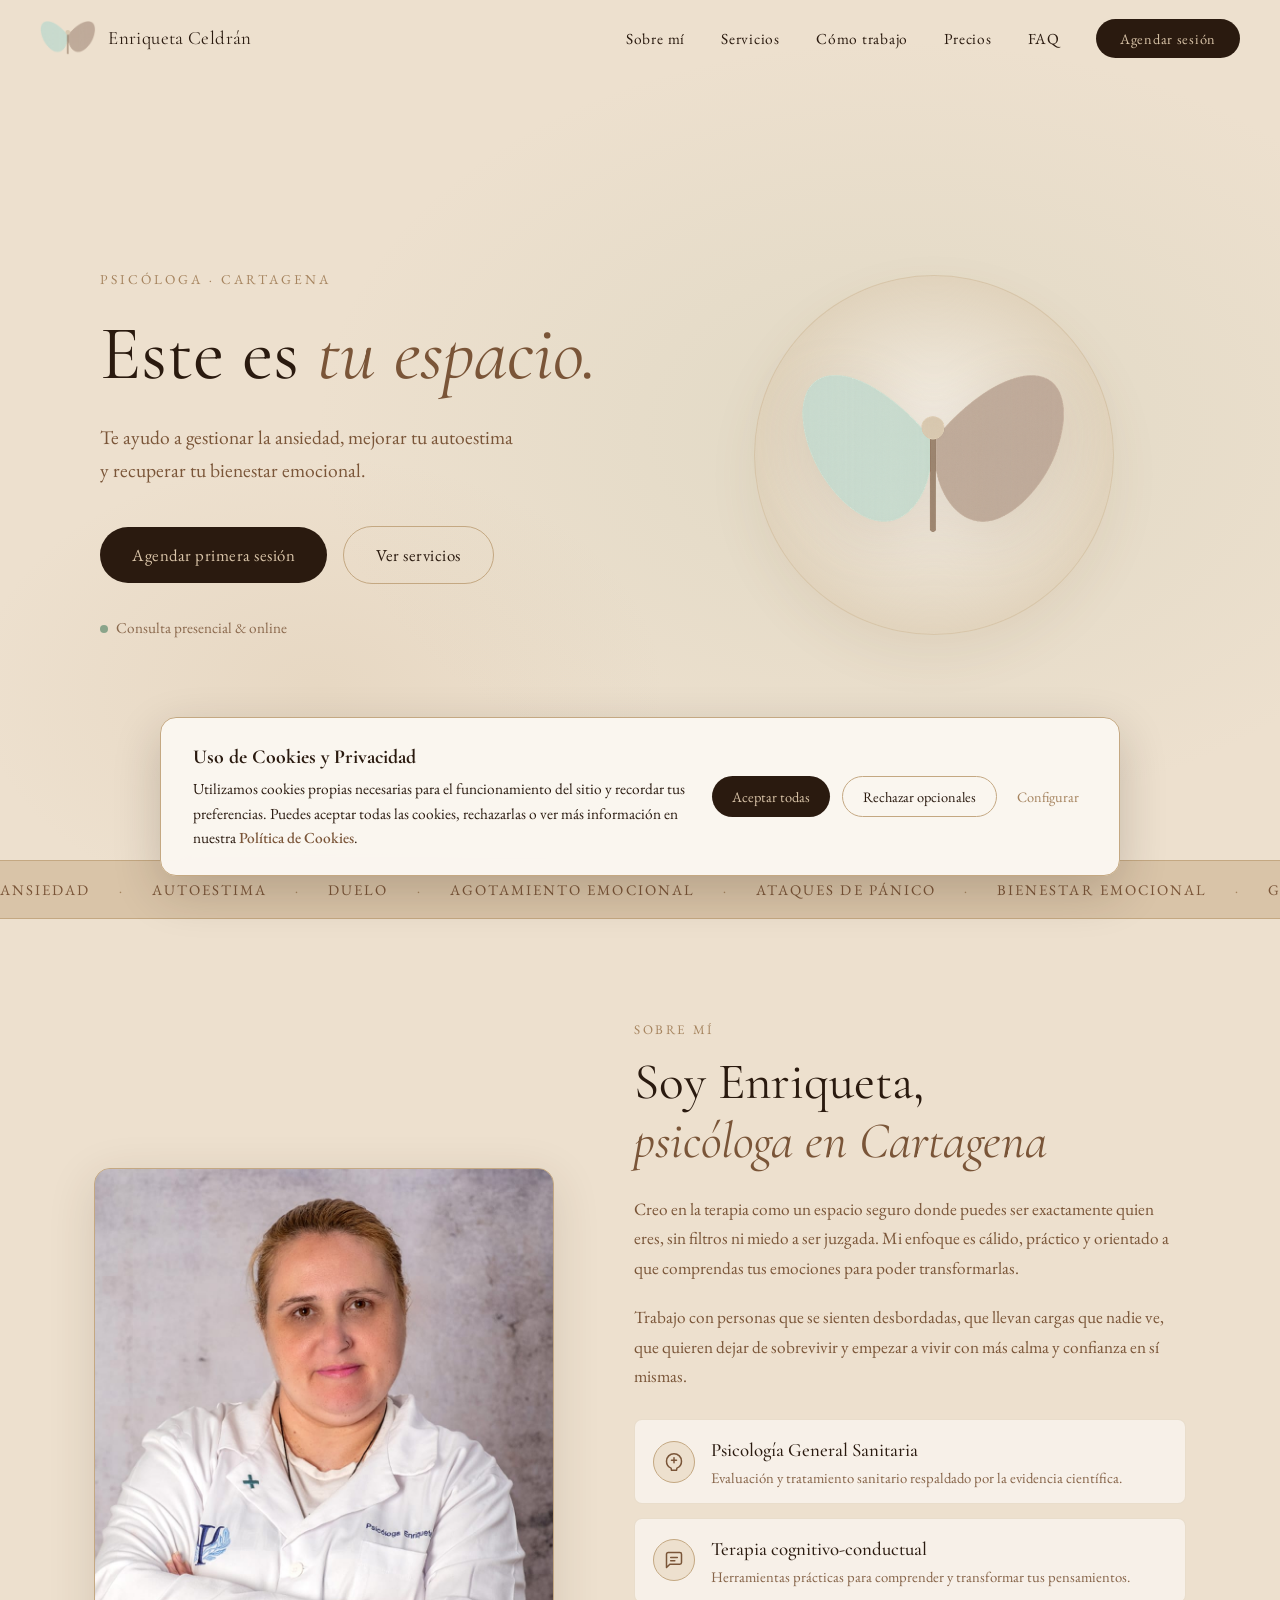
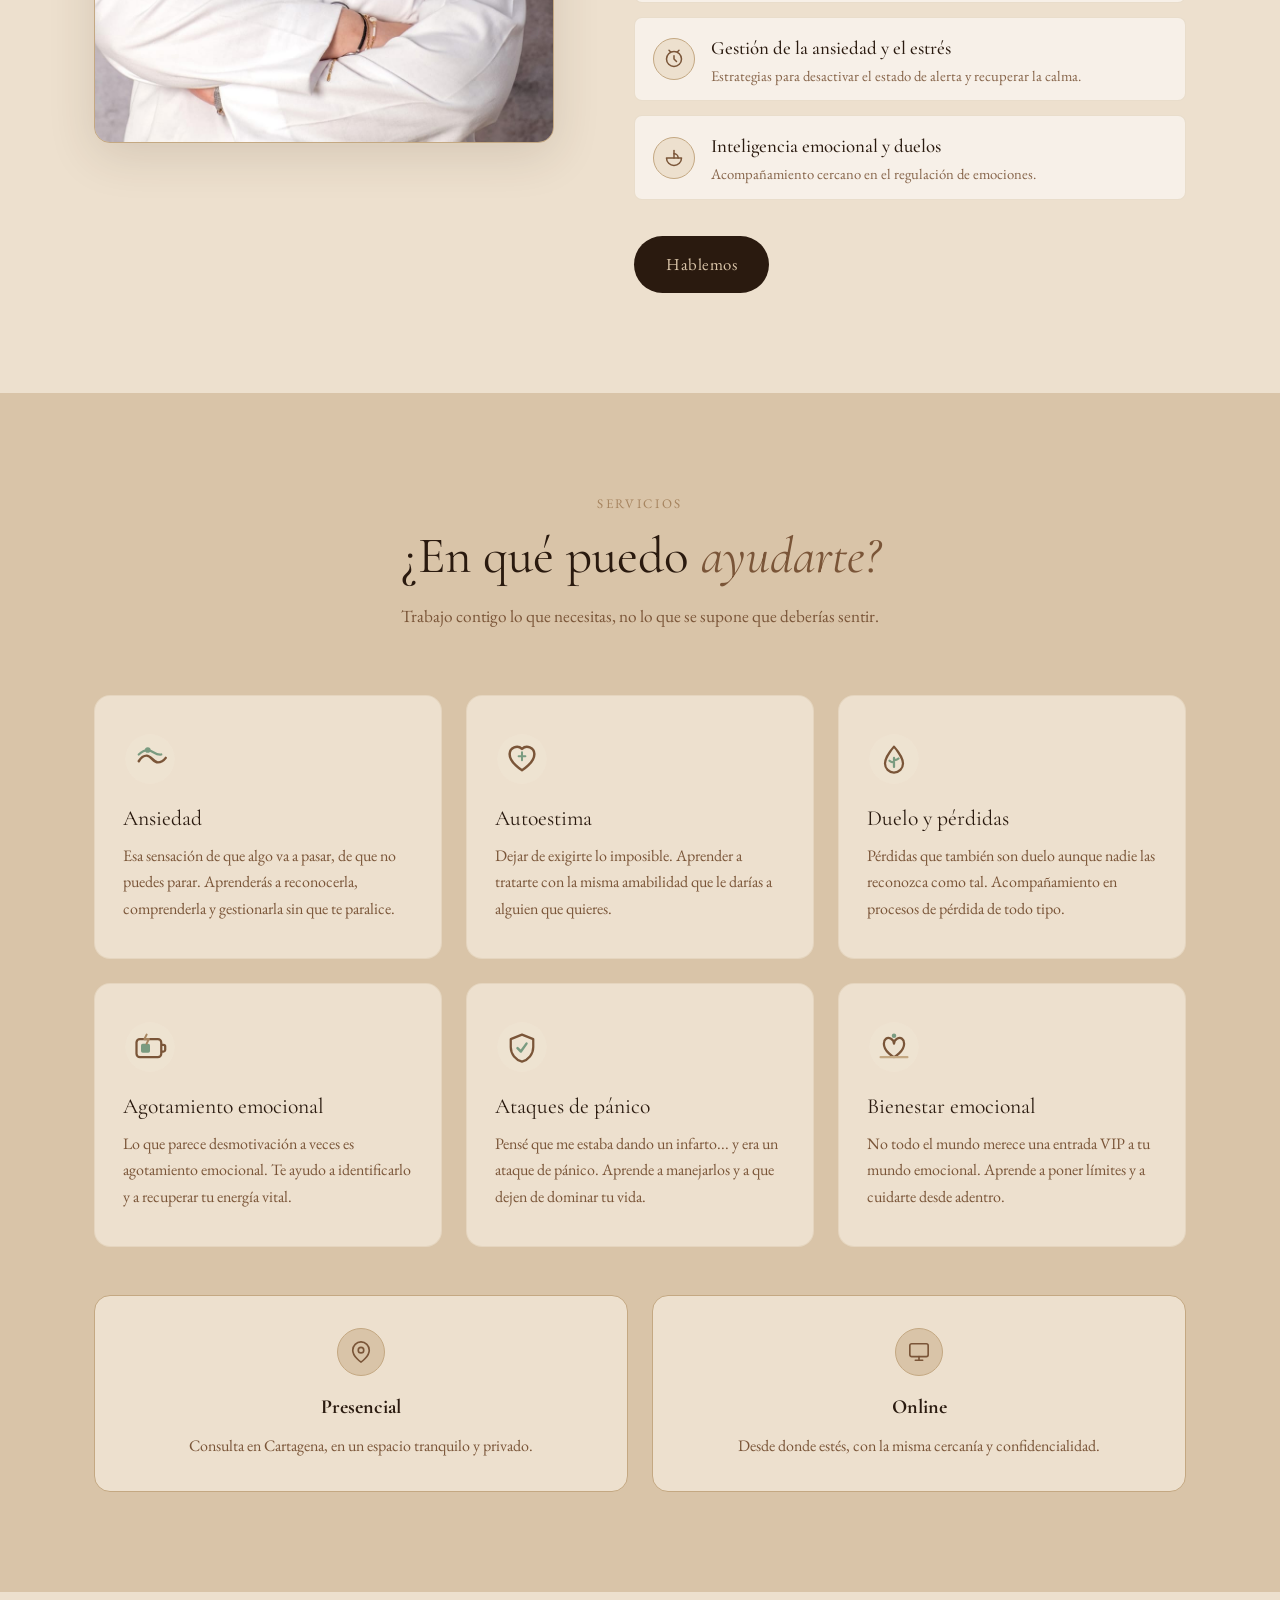
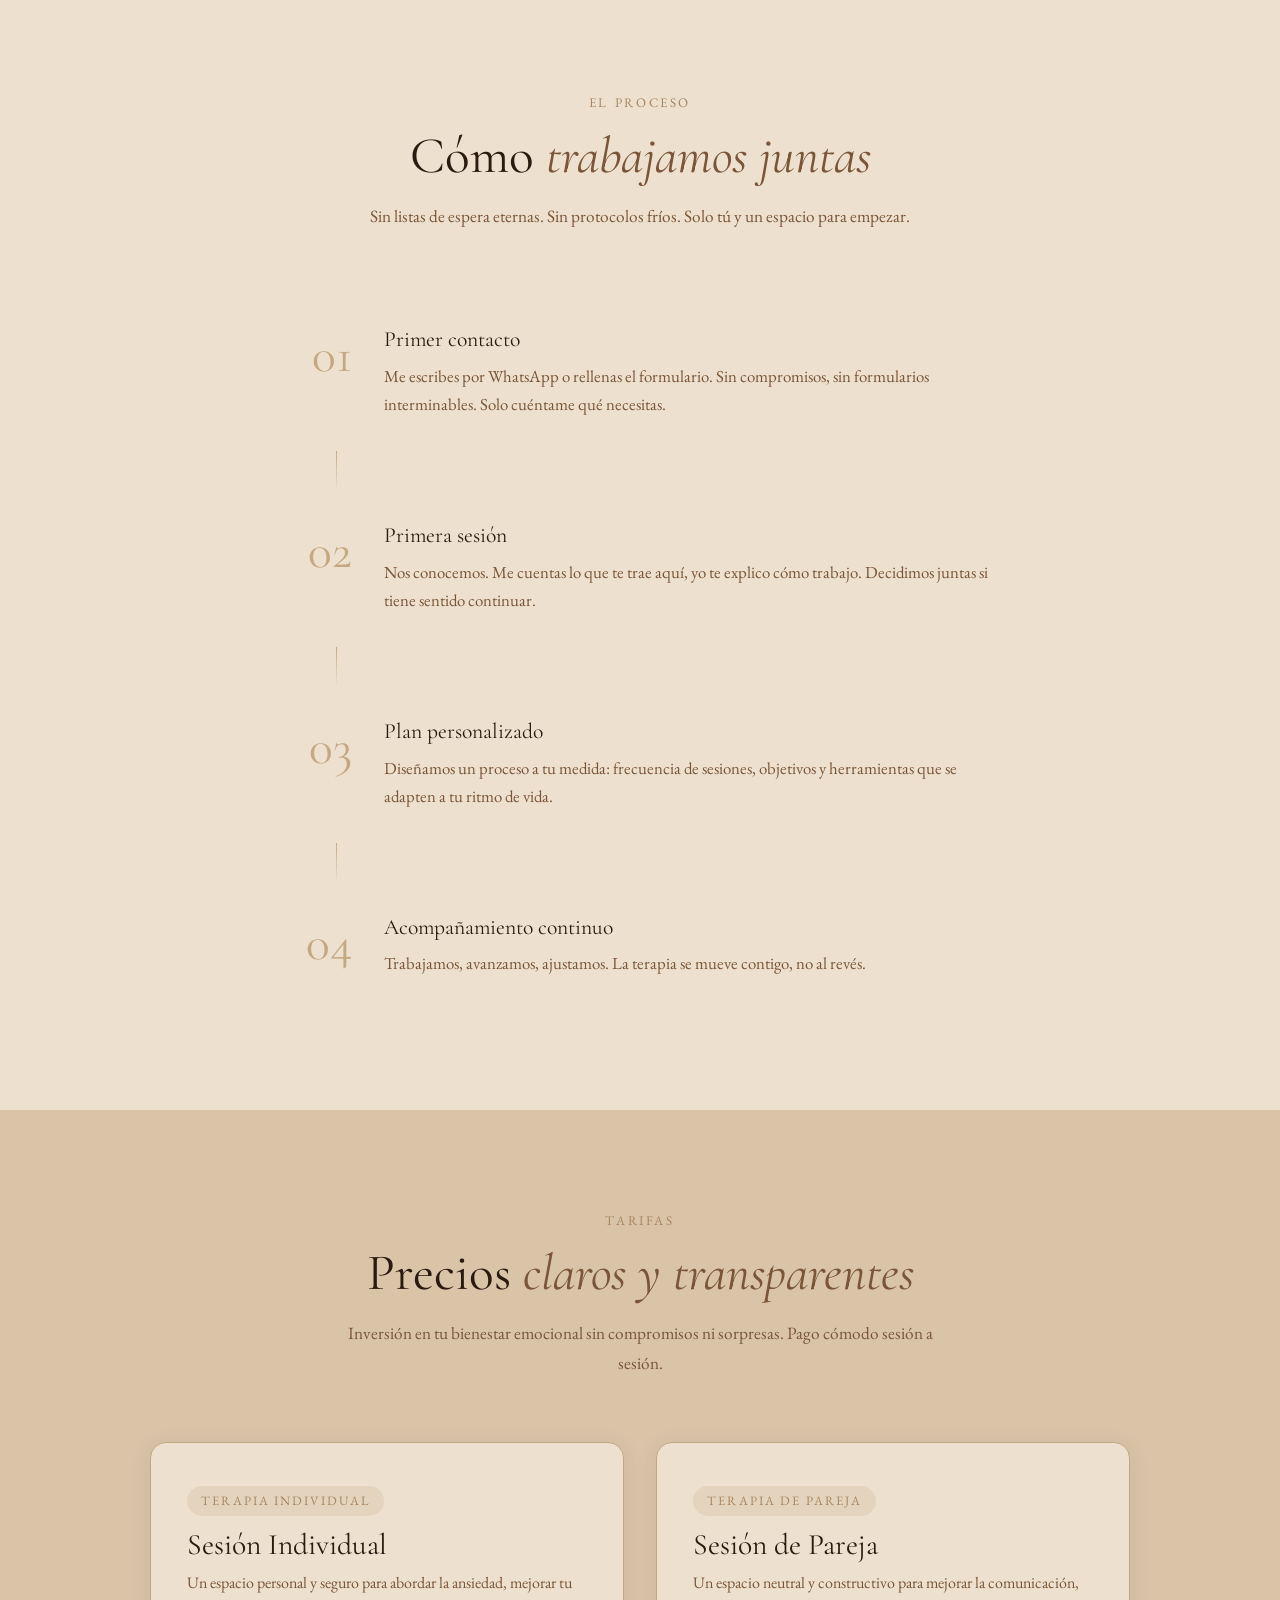
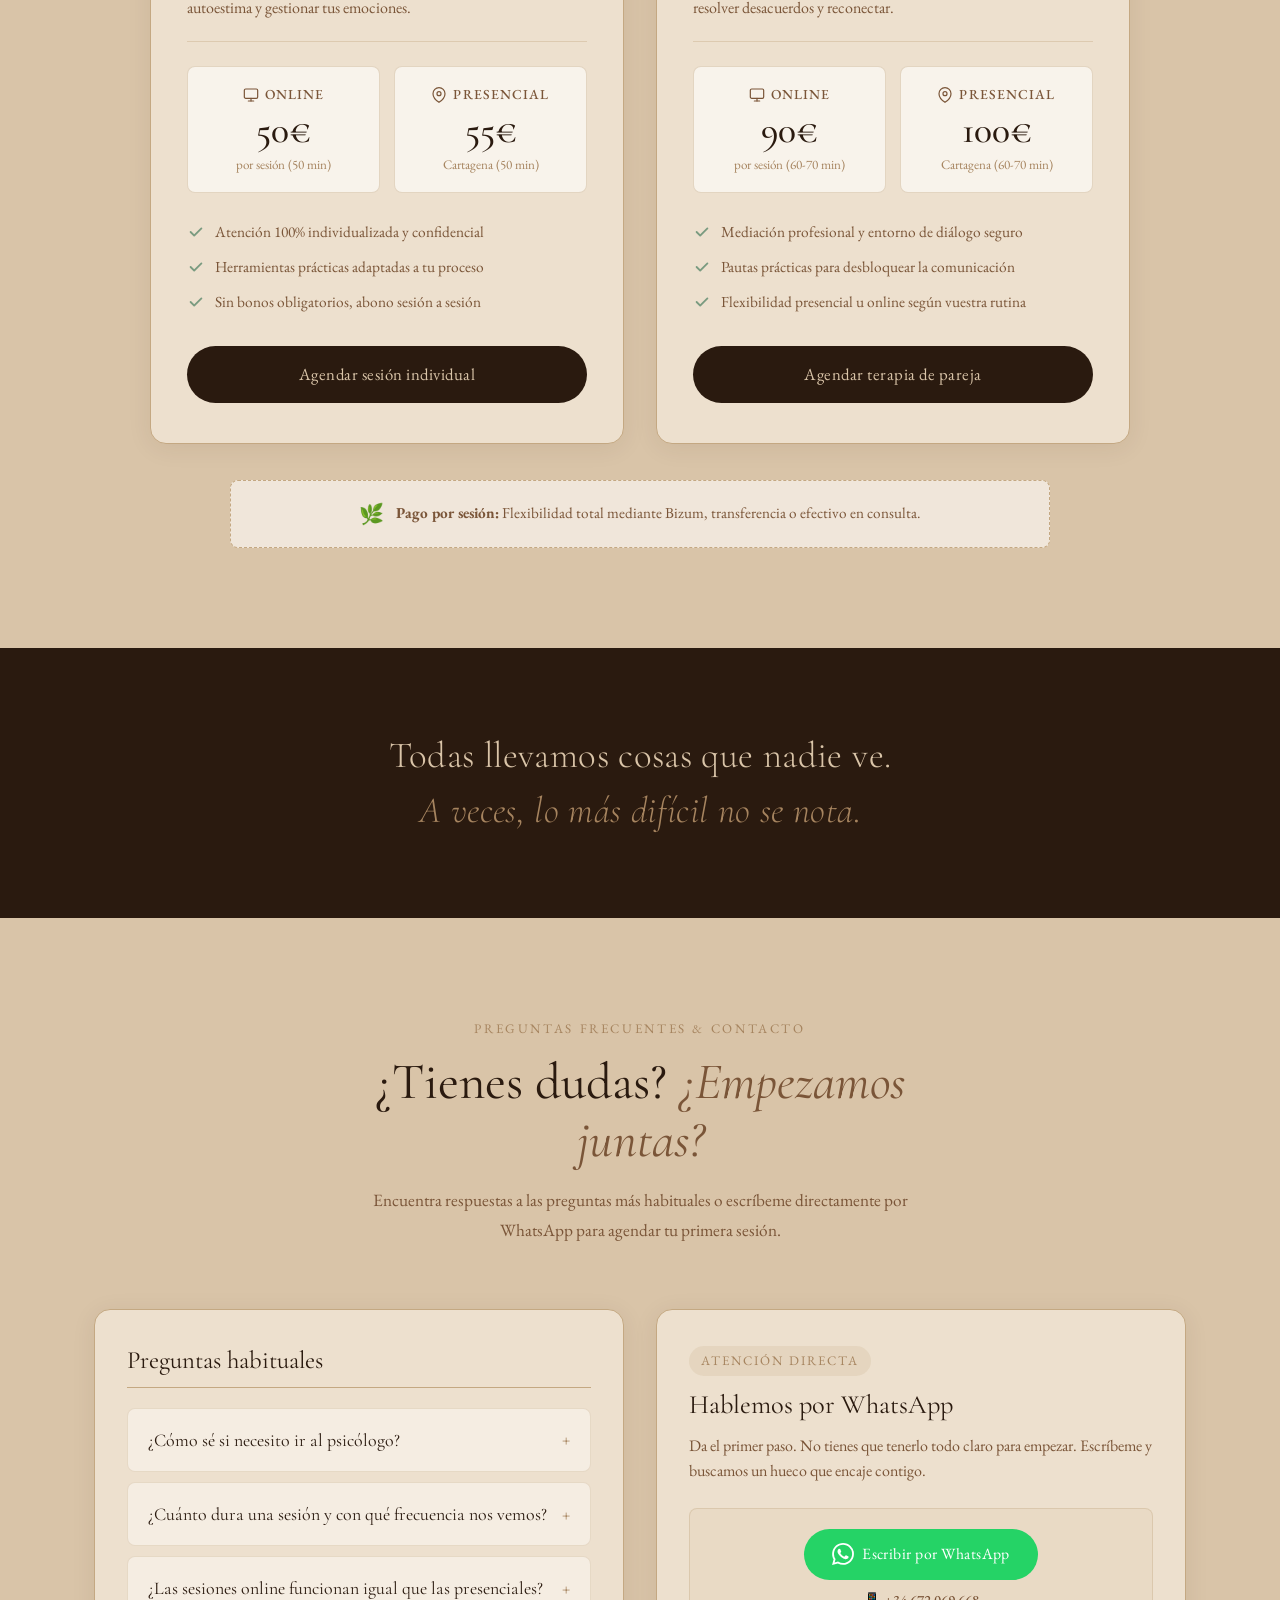
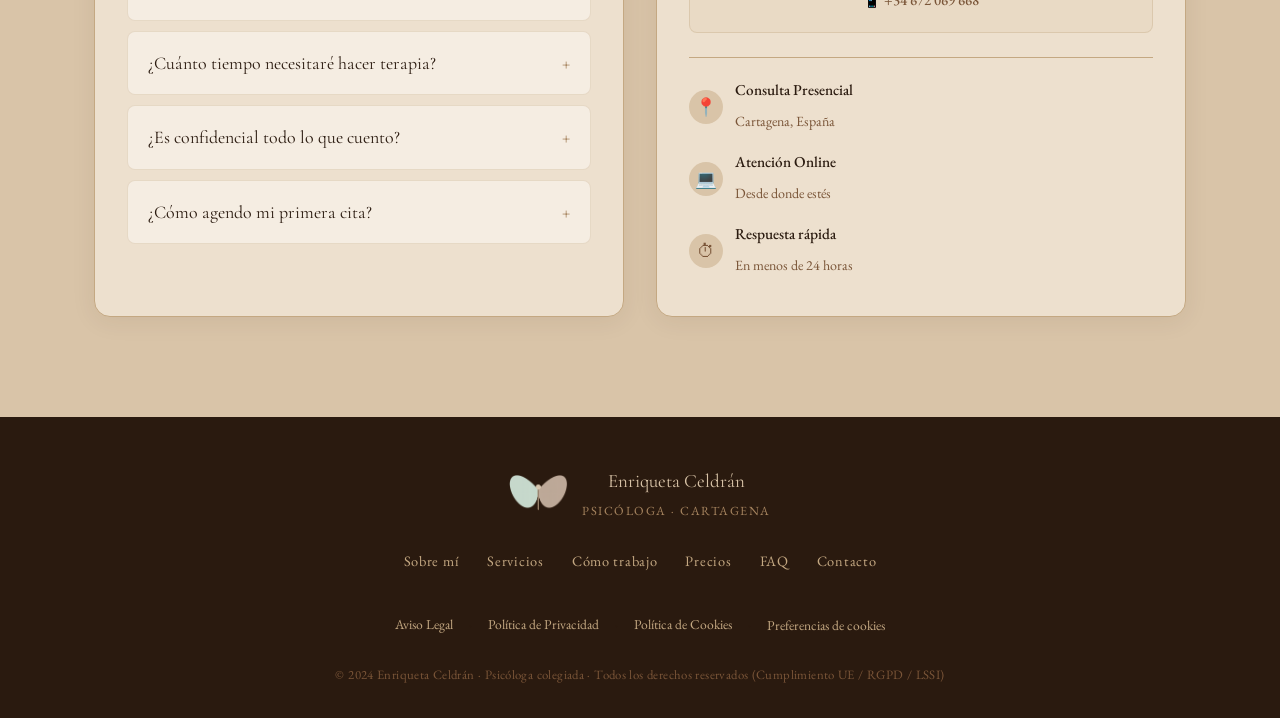
==== commit 6d9f149e: "Add files via upload" ====
--- a/index.html
+++ b/index.html
@@ -122,7 +122,7 @@
               </svg>
             </div>
             <div class="sobre__item-text">
-              <strong>Psicología clínica y de la salud</strong>
+              <strong>Psicología General Sanitaria</strong>
               <span>Evaluación y tratamiento sanitario respaldado por la evidencia científica.</span>
             </div>
           </li>
